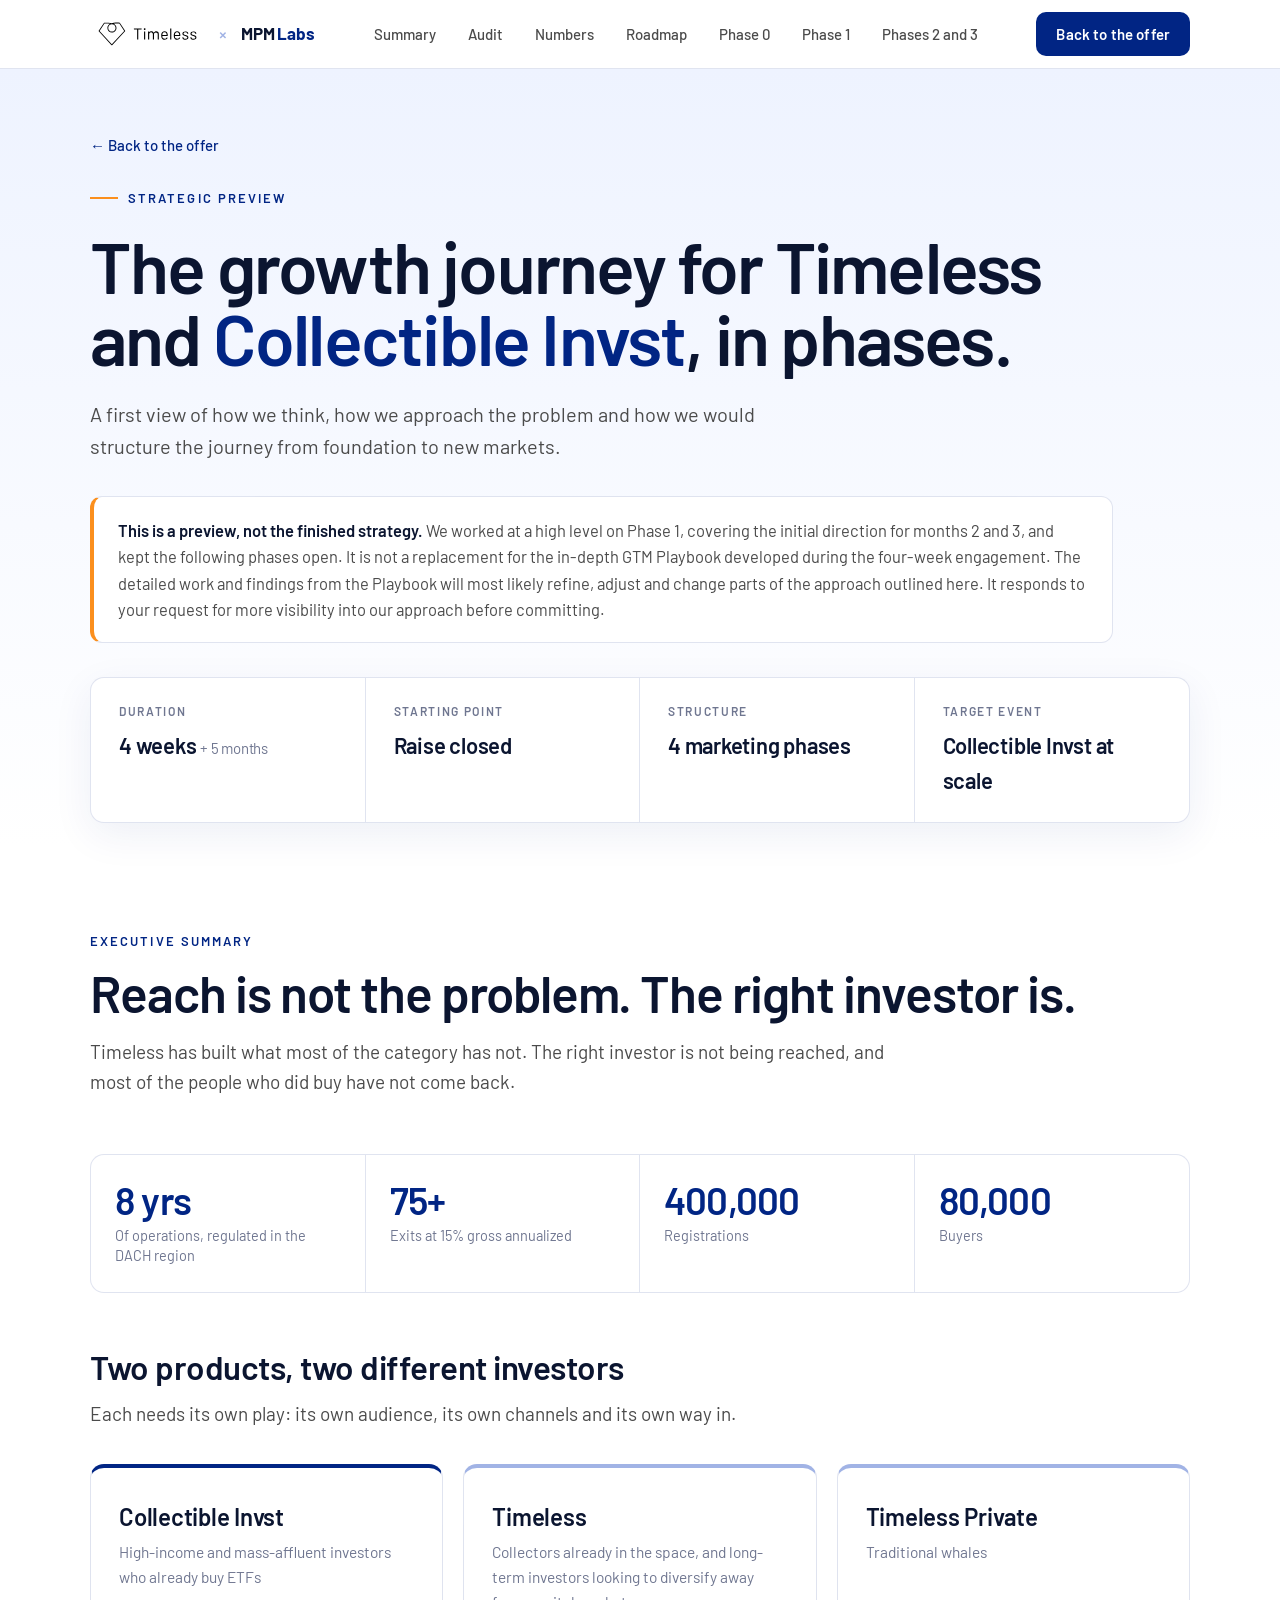
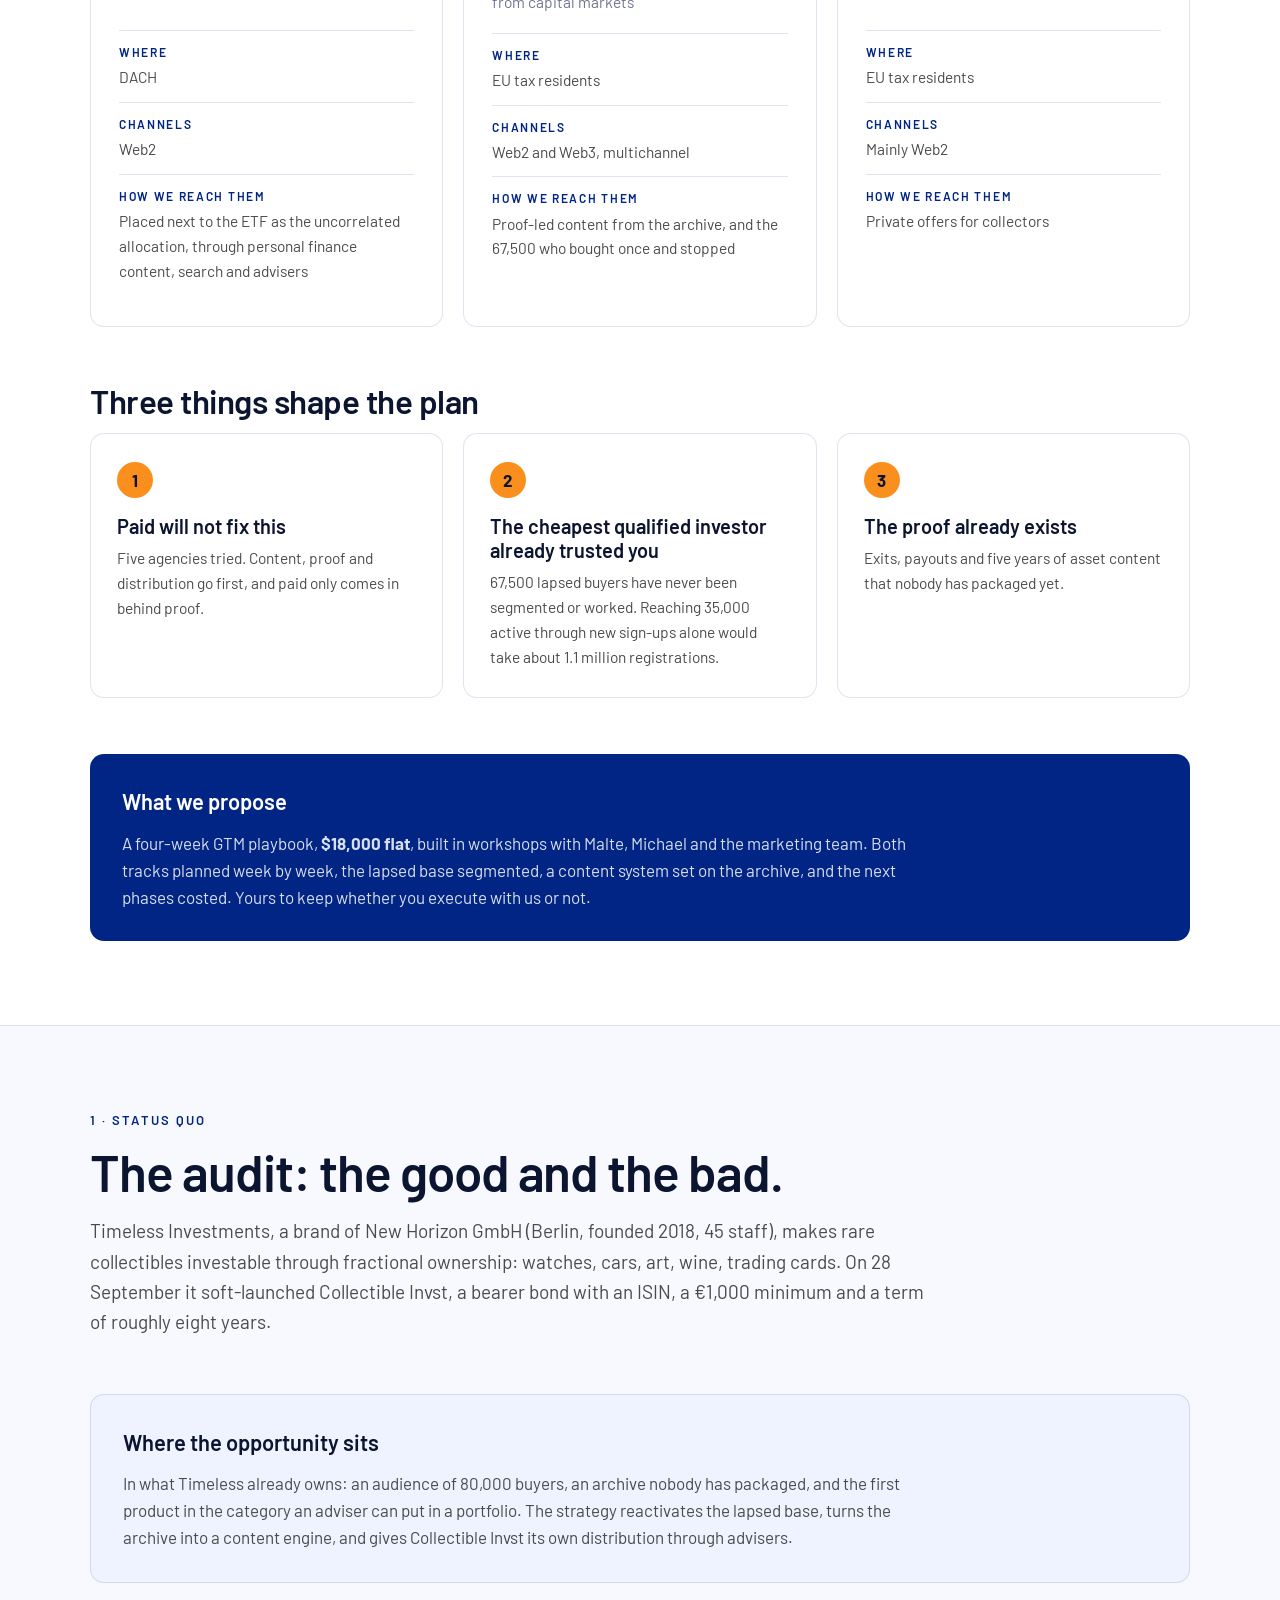
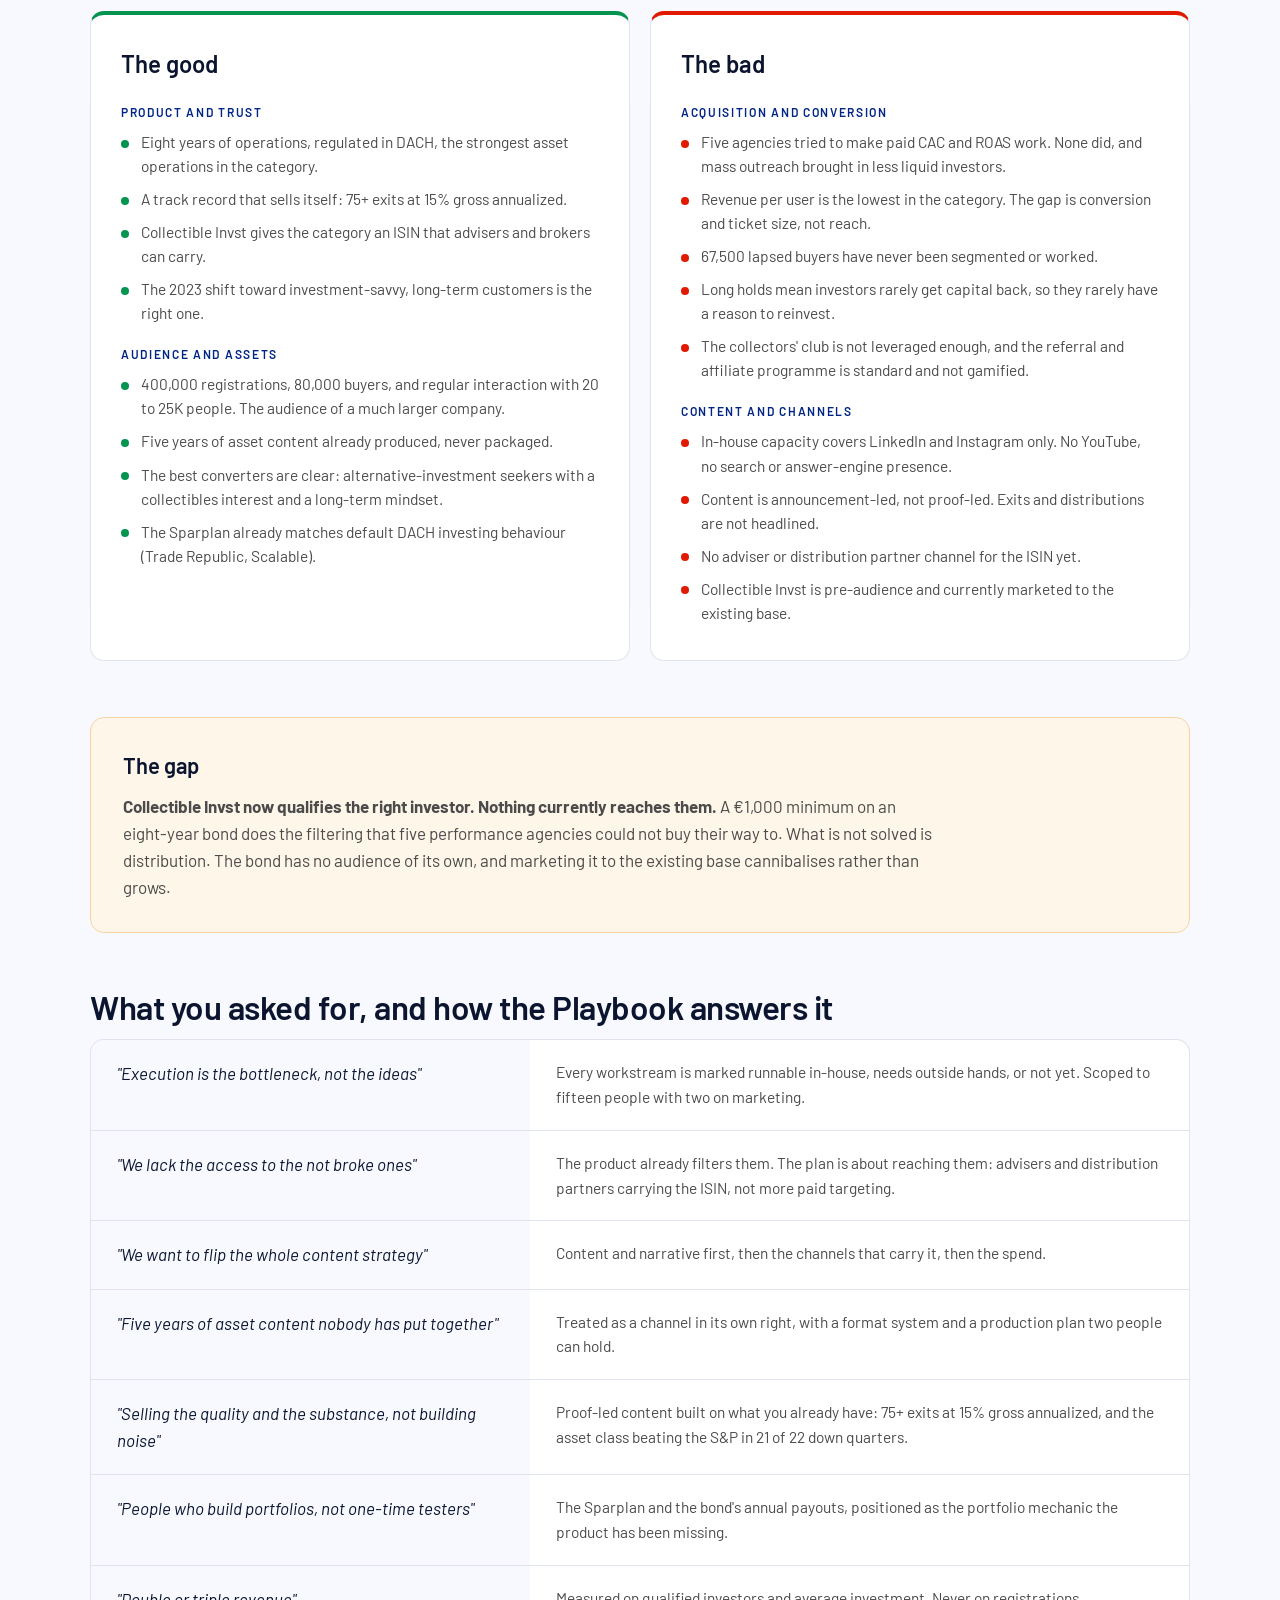
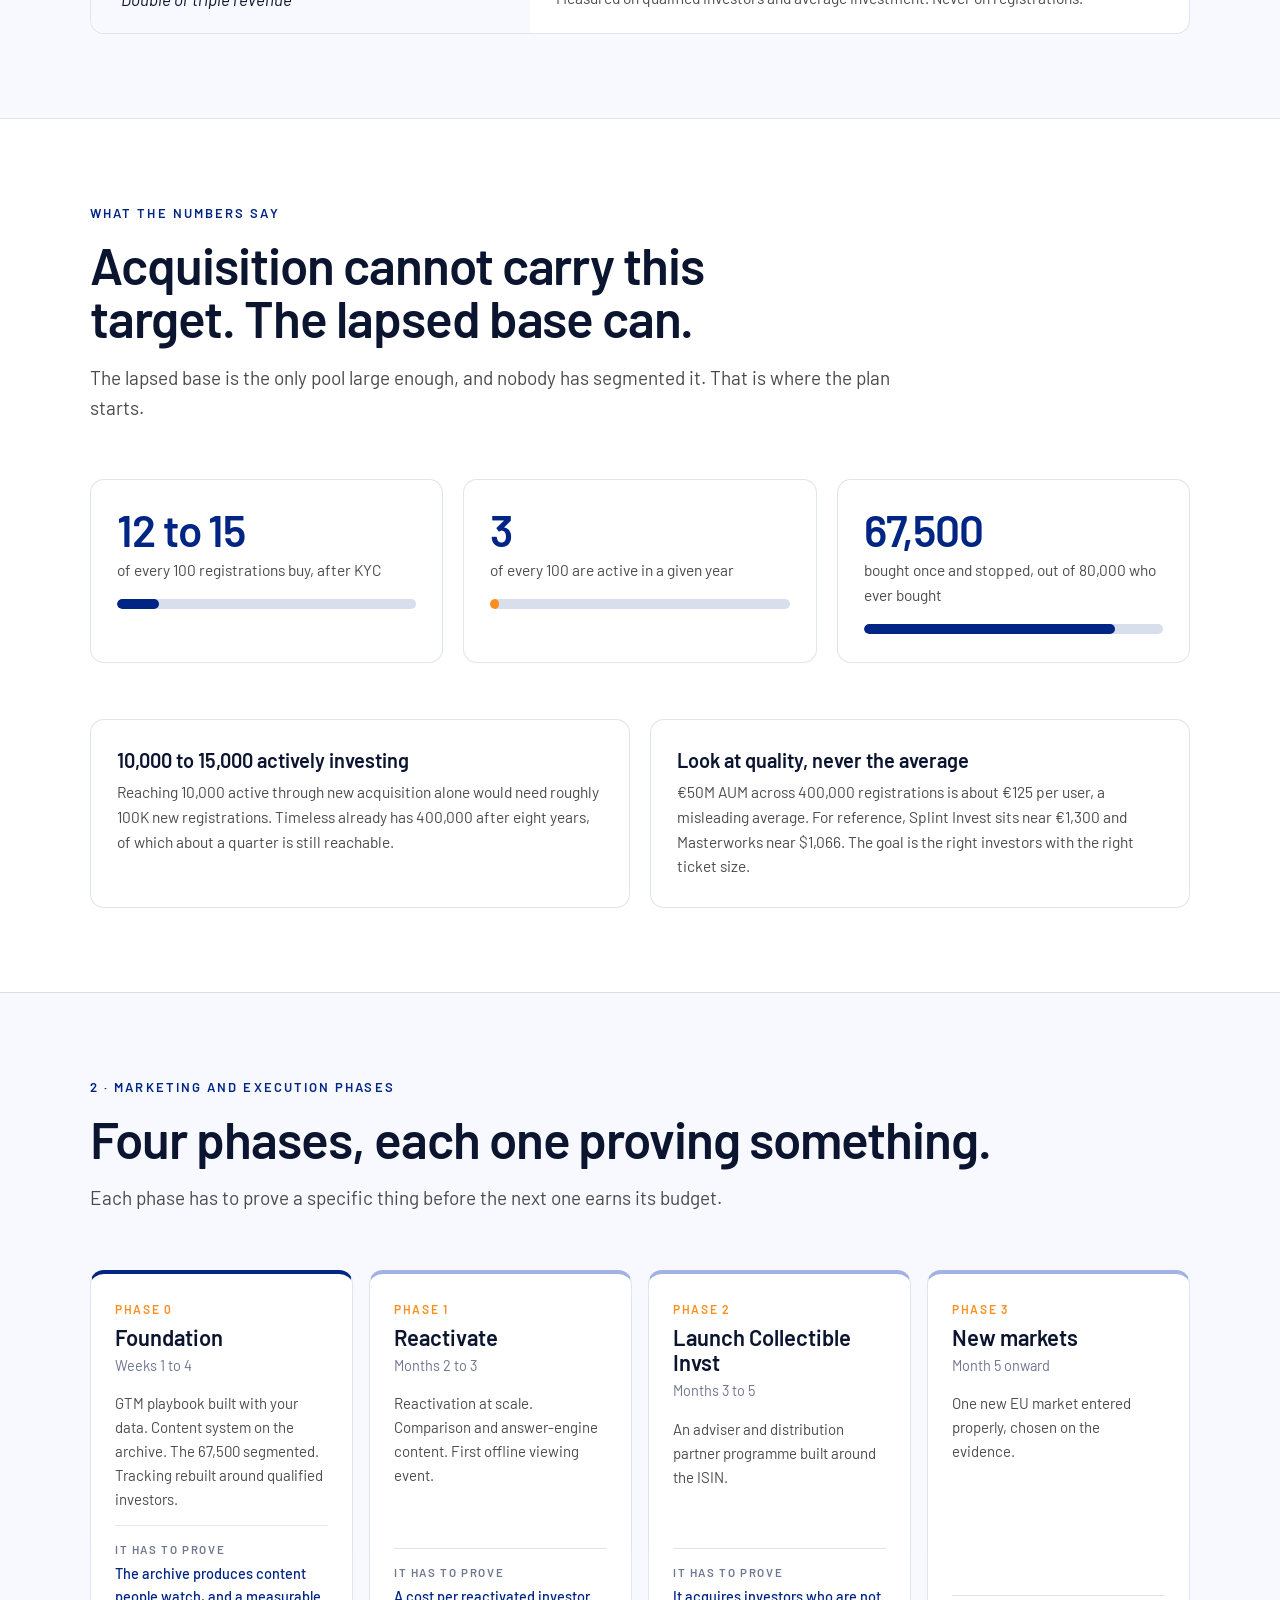
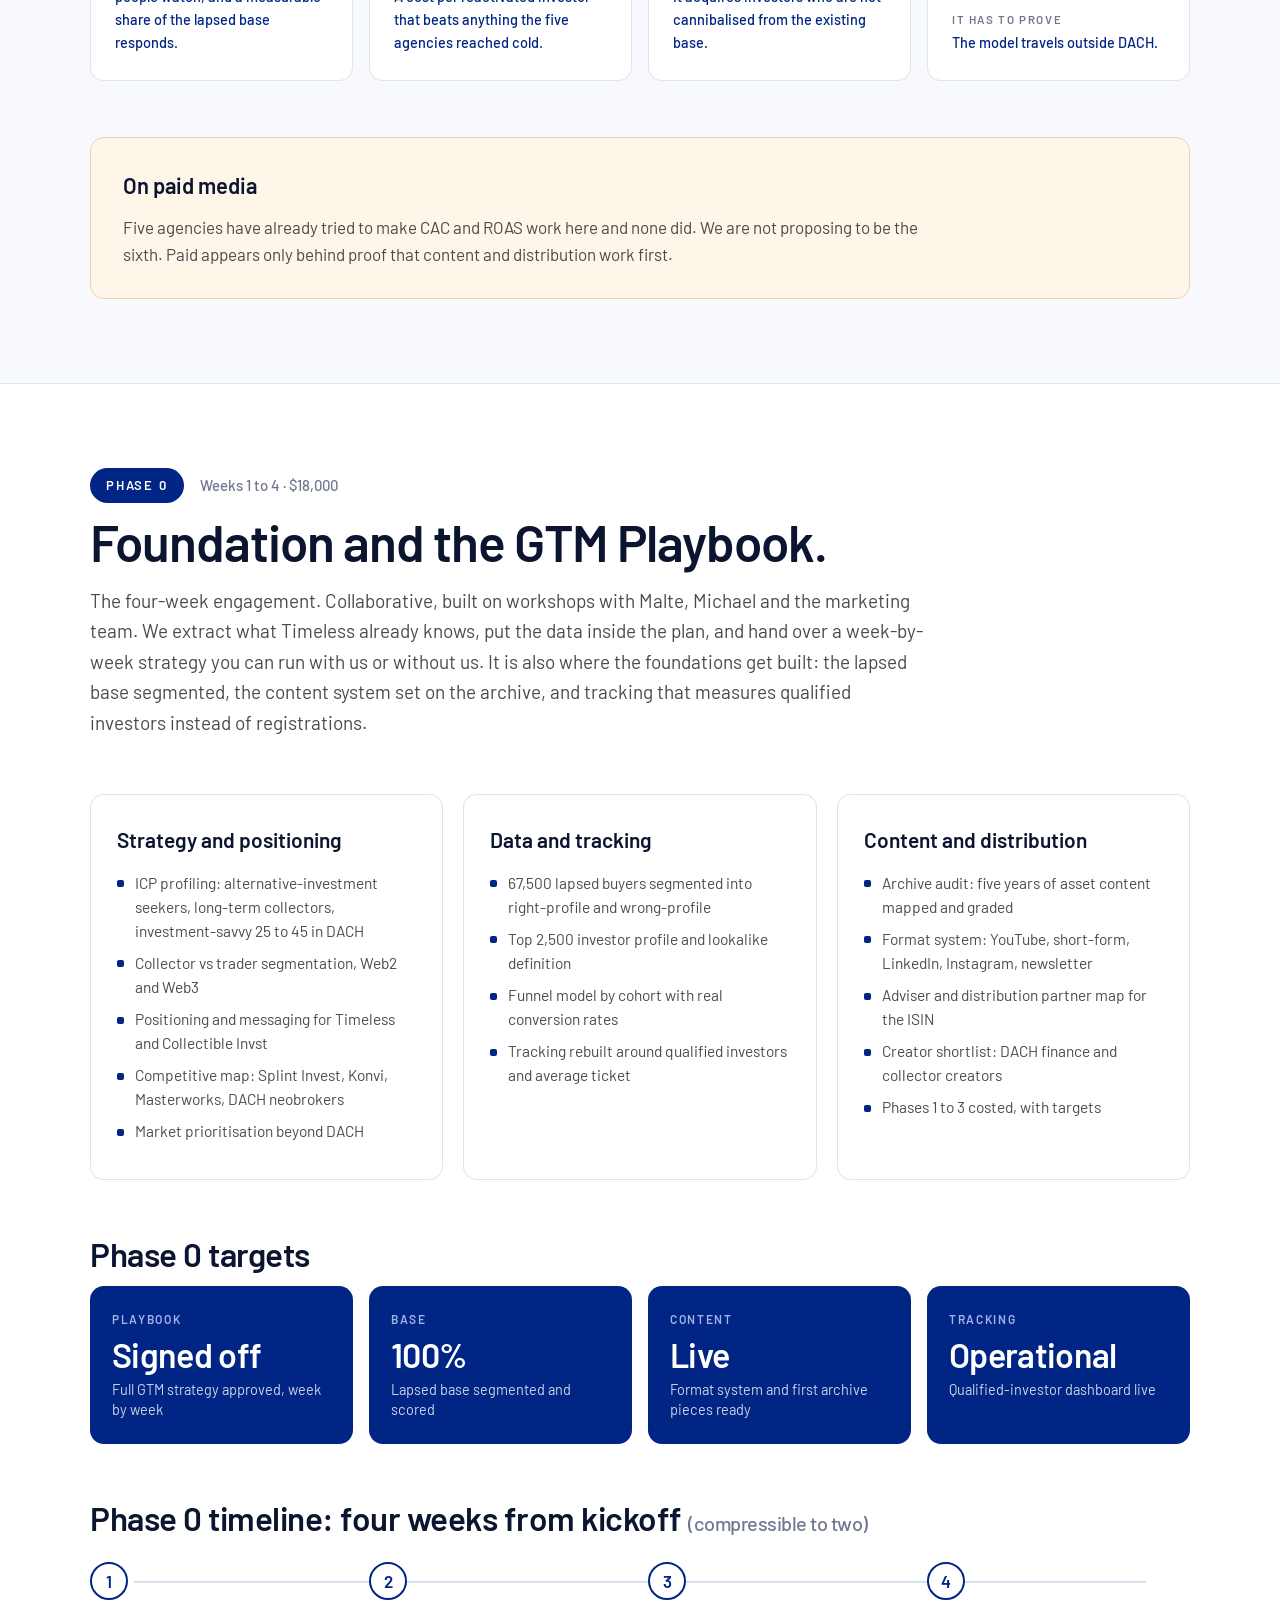
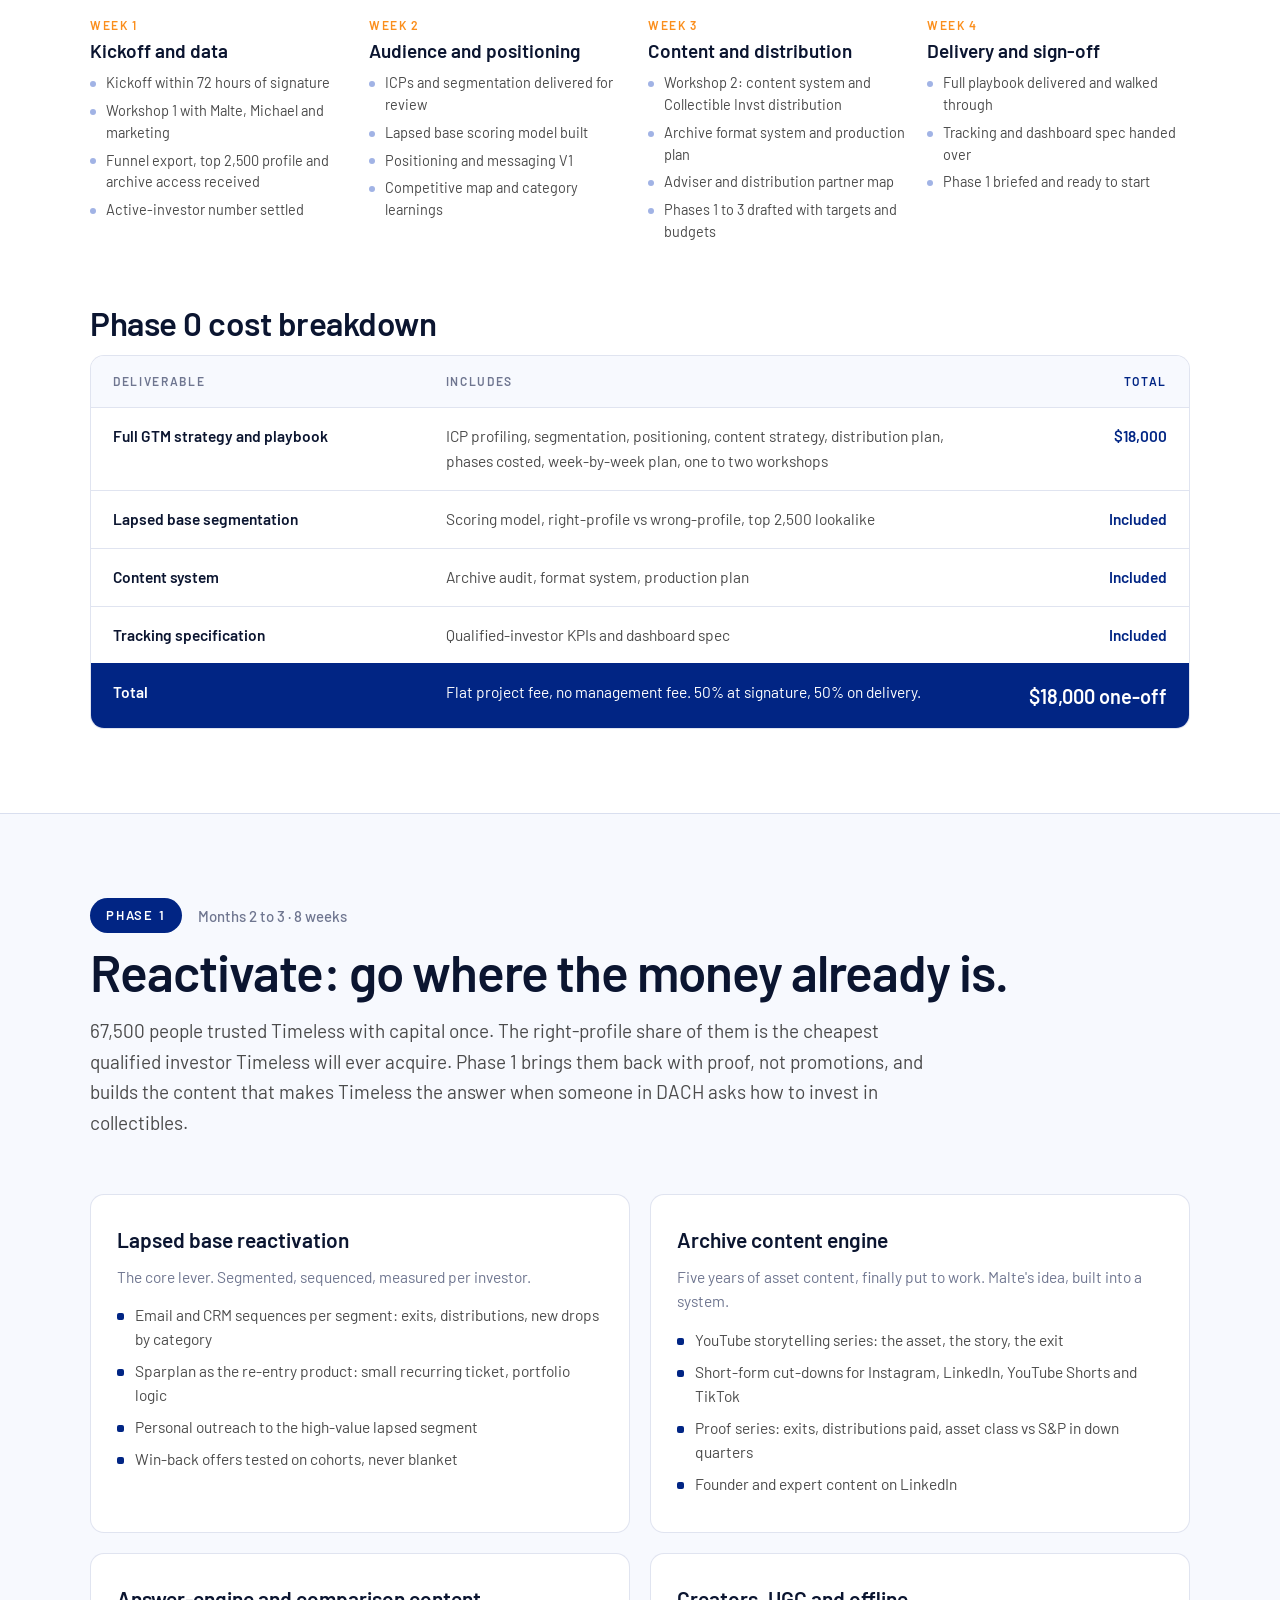
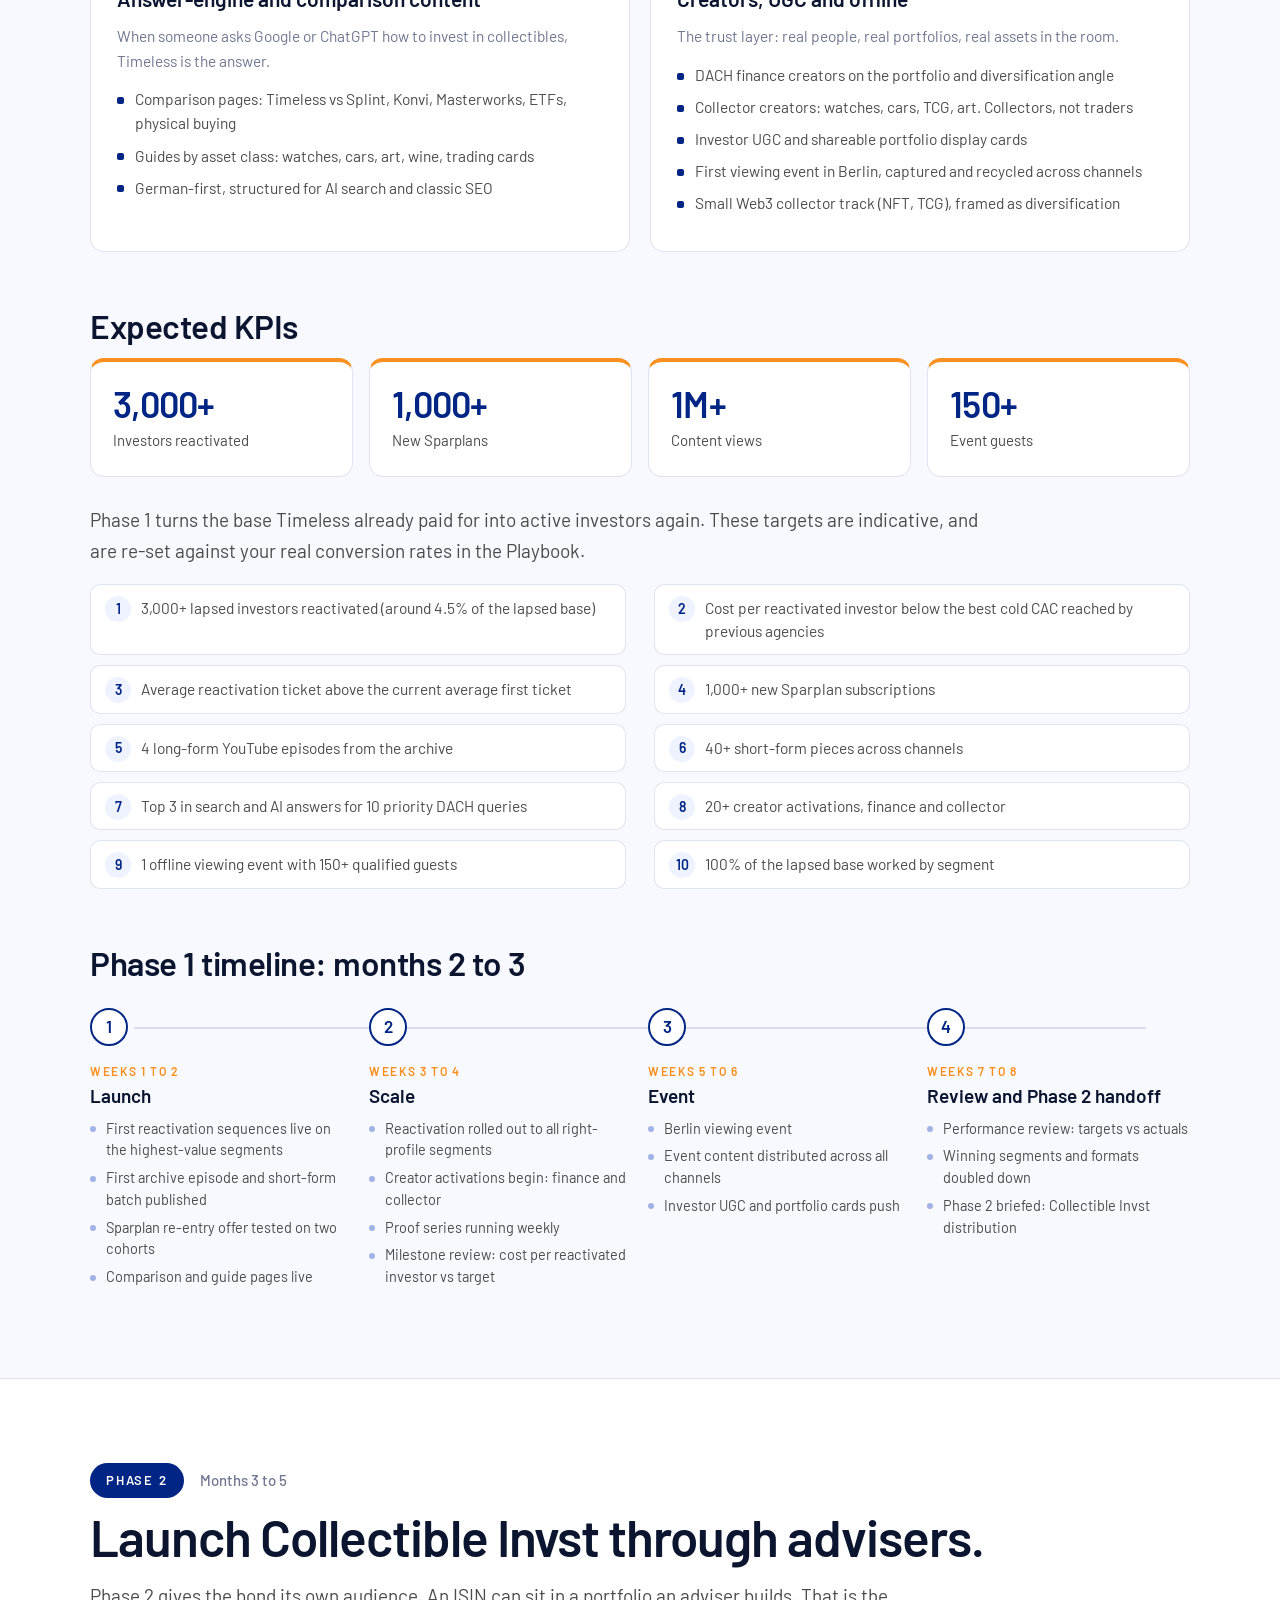
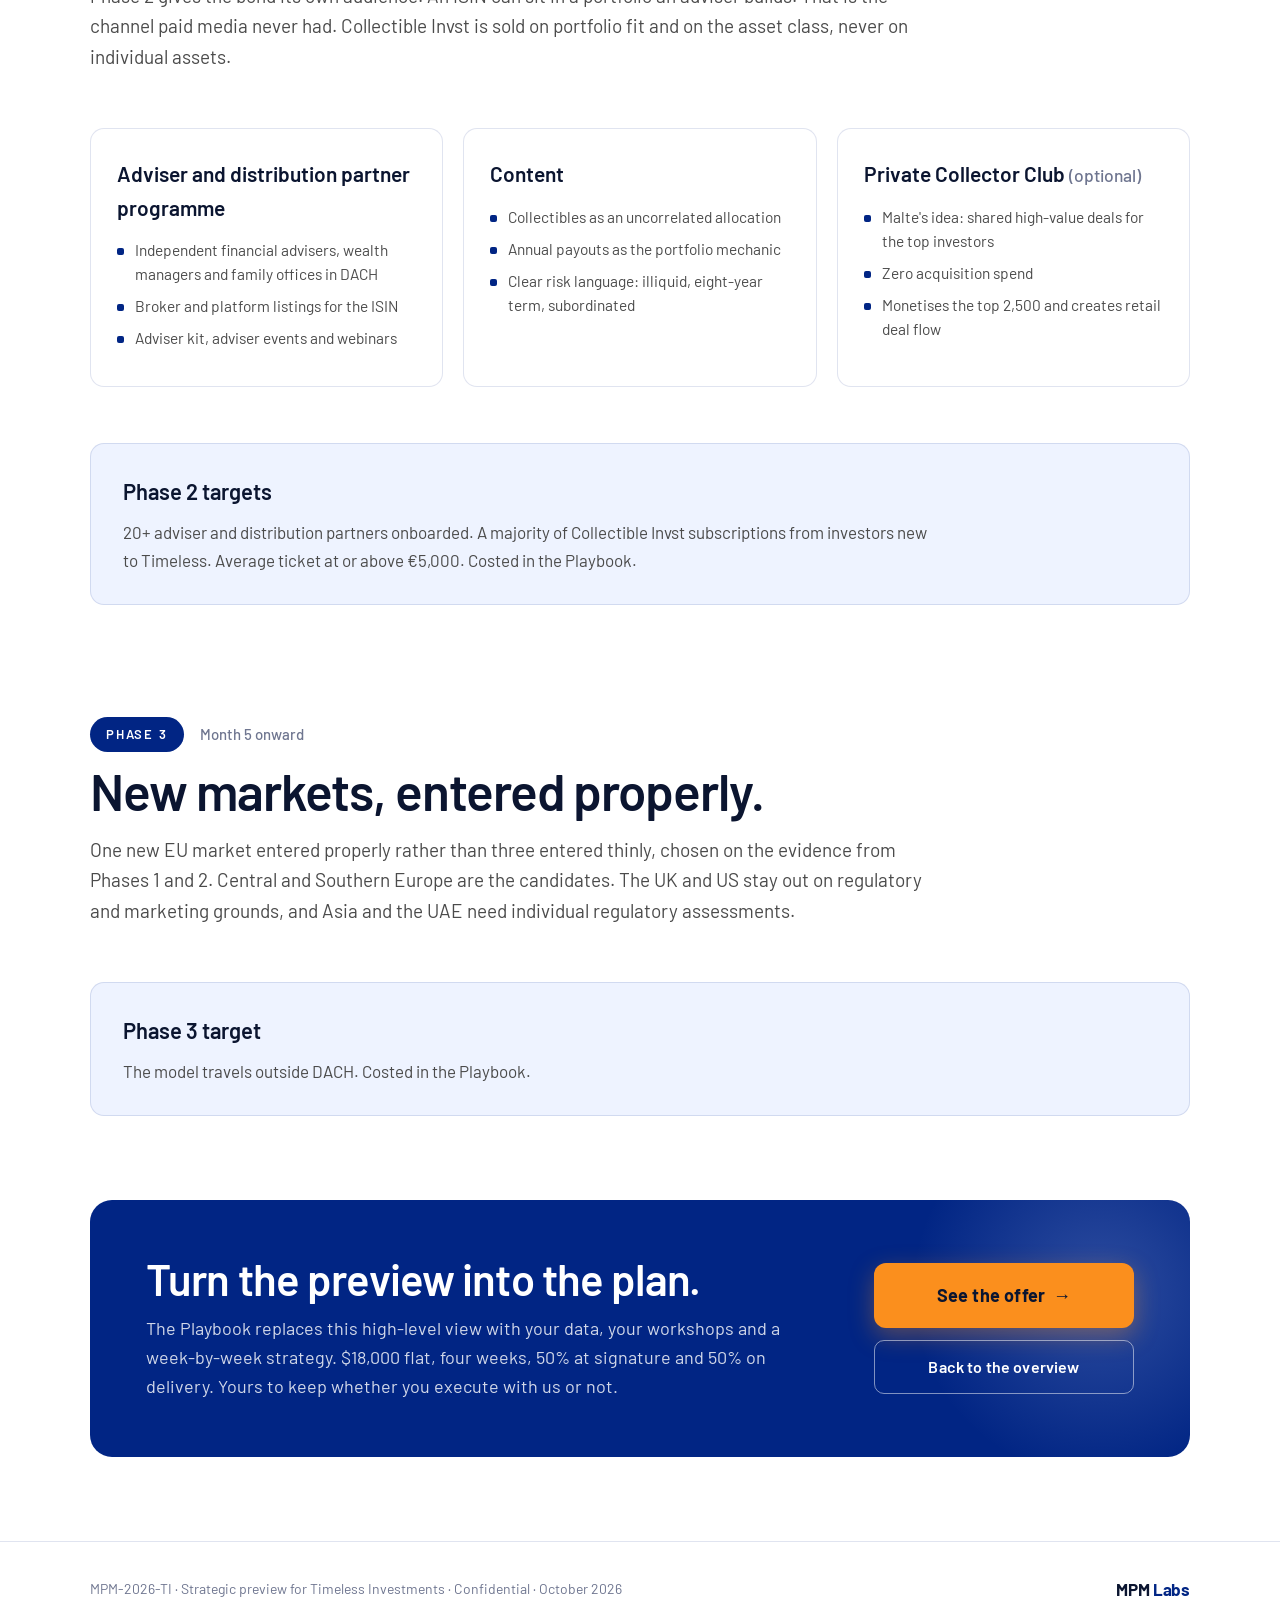
==== strategic-preview.html @ 624a8b47 "Add strategic preview page, bold CTA and phase teaser; align facts with preview Co-Authored-By: Clau" ====
<!DOCTYPE html>
<html lang="en">
<head>
<meta charset="UTF-8">
<meta name="viewport" content="width=device-width, initial-scale=1">
<title>Strategic Preview · Timeless Investments</title>
<meta name="description" content="A high-level preview of the phased growth journey for Timeless Investments and Collectible Invst, prepared by MPM Labs.">
<link rel="icon" type="image/svg+xml" href="media/timeless-icon.svg">
<link rel="preload" href="fonts/barlow-400.woff2" as="font" type="font/woff2" crossorigin>
<link rel="stylesheet" href="styles.css">
</head>
<body>
<div id="progress"></div>

<nav class="nav">
  <div class="nav-inner">
    <a class="brand" href="index.html" aria-label="Back to the offer">
      <img class="brand-logo" src="media/timeless-logo.svg" alt="Timeless">
      <span class="brand-x">×</span>
      <span class="brand-mpm">MPM <em>Labs</em></span>
    </a>
    <div class="nav-links">
      <a href="#summary">Summary</a>
      <a href="#audit">Audit</a>
      <a href="#numbers">Numbers</a>
      <a href="#roadmap">Roadmap</a>
      <a href="#phase-0">Phase 0</a>
      <a href="#phase-1">Phase 1</a>
      <a href="#phase-2">Phases 2 and 3</a>
    </div>
    <a class="btn btn-sm" href="index.html#offer">Back to the offer</a>
  </div>
</nav>

<header class="doc-hero" id="top">
  <div class="wrap">
    <a class="crumb" href="index.html">← Back to the offer</a>
    <div class="eyebrow">Strategic preview</div>
    <h1>The growth journey for Timeless and <em>Collectible Invst</em>, in phases.</h1>
    <p class="hero-sub">A first view of how we think, how we approach the problem and how we would structure the journey from foundation to new markets.</p>
    <div class="disclaimer">
      <div><b>This is a preview, not the finished strategy.</b> We worked at a high level on Phase 1, covering the initial direction for months 2 and 3, and kept the following phases open. It is not a replacement for the in-depth GTM Playbook developed during the four-week engagement. The detailed work and findings from the Playbook will most likely refine, adjust and change parts of the approach outlined here. It responds to your request for more visibility into our approach before committing.</div>
    </div>
    <div class="meta-card doc-meta">
      <div class="meta-item"><div class="meta-label">Duration</div><div class="meta-value">4 weeks <small>+ 5 months</small></div></div>
      <div class="meta-item"><div class="meta-label">Starting point</div><div class="meta-value">Raise closed</div></div>
      <div class="meta-item"><div class="meta-label">Structure</div><div class="meta-value">4 marketing phases</div></div>
      <div class="meta-item"><div class="meta-label">Target event</div><div class="meta-value">Collectible Invst at scale</div></div>
    </div>
  </div>
</header>

<main>

<!-- SUMMARY -->
<section class="doc-sec" id="summary">
  <div class="wrap">
    <div class="sec-eyebrow">Executive summary</div>
    <h2 class="sec-title">Reach is not the problem. The right investor is.</h2>
    <p class="sec-sub">Timeless has built what most of the category has not. The right investor is not being reached, and most of the people who did buy have not come back.</p>

    <div class="facts">
      <div class="f"><div class="v">8 yrs</div><div class="l">Of operations, regulated in the DACH region</div></div>
      <div class="f"><div class="v">75+</div><div class="l">Exits at 15% gross annualized</div></div>
      <div class="f"><div class="v">400,000</div><div class="l">Registrations</div></div>
      <div class="f"><div class="v">80,000</div><div class="l">Buyers</div></div>
    </div>

    <div class="divider"></div>
    <h3 class="sub-title">Two products, two different investors</h3>
    <p class="lead">Each needs its own play: its own audience, its own channels and its own way in.</p>
    <div class="grid-3">
      <div class="prod hl">
        <div class="prod-name">Collectible Invst</div>
        <div class="prod-who">High-income and mass-affluent investors who already buy ETFs</div>
        <div class="kv"><b>Where</b>DACH</div>
        <div class="kv"><b>Channels</b>Web2</div>
        <div class="kv"><b>How we reach them</b>Placed next to the ETF as the uncorrelated allocation, through personal finance content, search and advisers</div>
      </div>
      <div class="prod">
        <div class="prod-name">Timeless</div>
        <div class="prod-who">Collectors already in the space, and long-term investors looking to diversify away from capital markets</div>
        <div class="kv"><b>Where</b>EU tax residents</div>
        <div class="kv"><b>Channels</b>Web2 and Web3, multichannel</div>
        <div class="kv"><b>How we reach them</b>Proof-led content from the archive, and the 67,500 who bought once and stopped</div>
      </div>
      <div class="prod">
        <div class="prod-name">Timeless Private</div>
        <div class="prod-who">Traditional whales</div>
        <div class="kv"><b>Where</b>EU tax residents</div>
        <div class="kv"><b>Channels</b>Mainly Web2</div>
        <div class="kv"><b>How we reach them</b>Private offers for collectors</div>
      </div>
    </div>

    <div class="divider"></div>
    <h3 class="sub-title">Three things shape the plan</h3>
    <div class="grid-3">
      <div class="num-card"><div class="big">1</div><h3>Paid will not fix this</h3><p>Five agencies tried. Content, proof and distribution go first, and paid only comes in behind proof.</p></div>
      <div class="num-card"><div class="big">2</div><h3>The cheapest qualified investor already trusted you</h3><p>67,500 lapsed buyers have never been segmented or worked. Reaching 35,000 active through new sign-ups alone would take about 1.1 million registrations.</p></div>
      <div class="num-card"><div class="big">3</div><h3>The proof already exists</h3><p>Exits, payouts and five years of asset content that nobody has packaged yet.</p></div>
    </div>

    <div class="divider"></div>
    <div class="callout">
      <h3>What we propose</h3>
      <p>A four-week GTM playbook, <b>$18,000 flat</b>, built in workshops with Malte, Michael and the marketing team. Both tracks planned week by week, the lapsed base segmented, a content system set on the archive, and the next phases costed. Yours to keep whether you execute with us or not.</p>
    </div>
  </div>
</section>

<!-- STATUS QUO -->
<section class="doc-sec tint" id="audit">
  <div class="wrap">
    <div class="sec-eyebrow">1 · Status quo</div>
    <h2 class="sec-title">The audit: the good and the bad.</h2>
    <p class="sec-sub">Timeless Investments, a brand of New Horizon GmbH (Berlin, founded 2018, 45 staff), makes rare collectibles investable through fractional ownership: watches, cars, art, wine, trading cards. On 28 September it soft-launched Collectible Invst, a bearer bond with an ISIN, a €1,000 minimum and a term of roughly eight years.</p>

    <div class="callout soft" style="margin-bottom:28px">
      <h3>Where the opportunity sits</h3>
      <p>In what Timeless already owns: an audience of 80,000 buyers, an archive nobody has packaged, and the first product in the category an adviser can put in a portfolio. The strategy reactivates the lapsed base, turns the archive into a content engine, and gives Collectible Invst its own distribution through advisers.</p>
    </div>

    <div class="grid-2">
      <div class="audit good">
        <h3>The good</h3>
        <h4>Product and trust</h4>
        <ul>
          <li>Eight years of operations, regulated in DACH, the strongest asset operations in the category.</li>
          <li>A track record that sells itself: 75+ exits at 15% gross annualized.</li>
          <li>Collectible Invst gives the category an ISIN that advisers and brokers can carry.</li>
          <li>The 2023 shift toward investment-savvy, long-term customers is the right one.</li>
        </ul>
        <h4>Audience and assets</h4>
        <ul>
          <li>400,000 registrations, 80,000 buyers, and regular interaction with 20 to 25K people. The audience of a much larger company.</li>
          <li>Five years of asset content already produced, never packaged.</li>
          <li>The best converters are clear: alternative-investment seekers with a collectibles interest and a long-term mindset.</li>
          <li>The Sparplan already matches default DACH investing behaviour (Trade Republic, Scalable).</li>
        </ul>
      </div>
      <div class="audit bad">
        <h3>The bad</h3>
        <h4>Acquisition and conversion</h4>
        <ul>
          <li>Five agencies tried to make paid CAC and ROAS work. None did, and mass outreach brought in less liquid investors.</li>
          <li>Revenue per user is the lowest in the category. The gap is conversion and ticket size, not reach.</li>
          <li>67,500 lapsed buyers have never been segmented or worked.</li>
          <li>Long holds mean investors rarely get capital back, so they rarely have a reason to reinvest.</li>
          <li>The collectors' club is not leveraged enough, and the referral and affiliate programme is standard and not gamified.</li>
        </ul>
        <h4>Content and channels</h4>
        <ul>
          <li>In-house capacity covers LinkedIn and Instagram only. No YouTube, no search or answer-engine presence.</li>
          <li>Content is announcement-led, not proof-led. Exits and distributions are not headlined.</li>
          <li>No adviser or distribution partner channel for the ISIN yet.</li>
          <li>Collectible Invst is pre-audience and currently marketed to the existing base.</li>
        </ul>
      </div>
    </div>

    <div class="divider"></div>
    <div class="callout warn">
      <h3>The gap</h3>
      <p><b>Collectible Invst now qualifies the right investor. Nothing currently reaches them.</b> A €1,000 minimum on an eight-year bond does the filtering that five performance agencies could not buy their way to. What is not solved is distribution. The bond has no audience of its own, and marketing it to the existing base cannibalises rather than grows.</p>
    </div>

    <div class="divider"></div>
    <h3 class="sub-title">What you asked for, and how the Playbook answers it</h3>
    <div class="qa">
      <div class="qa-row"><div class="qa-q">"Execution is the bottleneck, not the ideas"</div><div class="qa-a">Every workstream is marked runnable in-house, needs outside hands, or not yet. Scoped to fifteen people with two on marketing.</div></div>
      <div class="qa-row"><div class="qa-q">"We lack the access to the not broke ones"</div><div class="qa-a">The product already filters them. The plan is about reaching them: advisers and distribution partners carrying the ISIN, not more paid targeting.</div></div>
      <div class="qa-row"><div class="qa-q">"We want to flip the whole content strategy"</div><div class="qa-a">Content and narrative first, then the channels that carry it, then the spend.</div></div>
      <div class="qa-row"><div class="qa-q">"Five years of asset content nobody has put together"</div><div class="qa-a">Treated as a channel in its own right, with a format system and a production plan two people can hold.</div></div>
      <div class="qa-row"><div class="qa-q">"Selling the quality and the substance, not building noise"</div><div class="qa-a">Proof-led content built on what you already have: 75+ exits at 15% gross annualized, and the asset class beating the S&amp;P in 21 of 22 down quarters.</div></div>
      <div class="qa-row"><div class="qa-q">"People who build portfolios, not one-time testers"</div><div class="qa-a">The Sparplan and the bond's annual payouts, positioned as the portfolio mechanic the product has been missing.</div></div>
      <div class="qa-row"><div class="qa-q">"Double or triple revenue"</div><div class="qa-a">Measured on qualified investors and average investment. Never on registrations.</div></div>
    </div>
  </div>
</section>

<!-- NUMBERS -->
<section class="doc-sec" id="numbers">
  <div class="wrap">
    <div class="sec-eyebrow">What the numbers say</div>
    <h2 class="sec-title">Acquisition cannot carry this target. The lapsed base can.</h2>
    <p class="sec-sub">The lapsed base is the only pool large enough, and nobody has segmented it. That is where the plan starts.</p>

    <div class="funnel">
      <div class="fun"><div class="v">12 to 15</div><div class="l">of every 100 registrations buy, after KYC</div><div class="bar"><i style="width:14%"></i></div></div>
      <div class="fun"><div class="v">3</div><div class="l">of every 100 are active in a given year</div><div class="bar o"><i style="width:3%"></i></div></div>
      <div class="fun"><div class="v">67,500</div><div class="l">bought once and stopped, out of 80,000 who ever bought</div><div class="bar"><i style="width:84%"></i></div></div>
    </div>

    <div class="divider"></div>
    <div class="grid-2">
      <div class="num-card"><h3>10,000 to 15,000 actively investing</h3><p>Reaching 10,000 active through new acquisition alone would need roughly 100K new registrations. Timeless already has 400,000 after eight years, of which about a quarter is still reachable.</p></div>
      <div class="num-card"><h3>Look at quality, never the average</h3><p>€50M AUM across 400,000 registrations is about €125 per user, a misleading average. For reference, Splint Invest sits near €1,300 and Masterworks near $1,066. The goal is the right investors with the right ticket size.</p></div>
    </div>
  </div>
</section>

<!-- ROADMAP -->
<section class="doc-sec tint" id="roadmap">
  <div class="wrap">
    <div class="sec-eyebrow">2 · Marketing and execution phases</div>
    <h2 class="sec-title">Four phases, each one proving something.</h2>
    <p class="sec-sub">Each phase has to prove a specific thing before the next one earns its budget.</p>

    <div class="phases">
      <div class="phase">
        <div class="phase-n">Phase 0</div><div class="phase-t">Foundation</div><div class="phase-w">Weeks 1 to 4</div>
        <p>GTM playbook built with your data. Content system on the archive. The 67,500 segmented. Tracking rebuilt around qualified investors.</p>
        <div class="prove"><b>It has to prove</b>The archive produces content people watch, and a measurable share of the lapsed base responds.</div>
      </div>
      <div class="phase">
        <div class="phase-n">Phase 1</div><div class="phase-t">Reactivate</div><div class="phase-w">Months 2 to 3</div>
        <p>Reactivation at scale. Comparison and answer-engine content. First offline viewing event.</p>
        <div class="prove"><b>It has to prove</b>A cost per reactivated investor that beats anything the five agencies reached cold.</div>
      </div>
      <div class="phase">
        <div class="phase-n">Phase 2</div><div class="phase-t">Launch Collectible Invst</div><div class="phase-w">Months 3 to 5</div>
        <p>An adviser and distribution partner programme built around the ISIN.</p>
        <div class="prove"><b>It has to prove</b>It acquires investors who are not cannibalised from the existing base.</div>
      </div>
      <div class="phase">
        <div class="phase-n">Phase 3</div><div class="phase-t">New markets</div><div class="phase-w">Month 5 onward</div>
        <p>One new EU market entered properly, chosen on the evidence.</p>
        <div class="prove"><b>It has to prove</b>The model travels outside DACH.</div>
      </div>
    </div>

    <div class="divider"></div>
    <div class="callout warn">
      <h3>On paid media</h3>
      <p>Five agencies have already tried to make CAC and ROAS work here and none did. We are not proposing to be the sixth. Paid appears only behind proof that content and distribution work first.</p>
    </div>
  </div>
</section>

<!-- PHASE 0 -->
<section class="doc-sec" id="phase-0">
  <div class="wrap">
    <div class="ph-head"><span class="ph-badge">Phase 0</span><span class="ph-when">Weeks 1 to 4 · $18,000</span></div>
    <h2 class="sec-title">Foundation and the GTM Playbook.</h2>
    <p class="sec-sub">The four-week engagement. Collaborative, built on workshops with Malte, Michael and the marketing team. We extract what Timeless already knows, put the data inside the plan, and hand over a week-by-week strategy you can run with us or without us. It is also where the foundations get built: the lapsed base segmented, the content system set on the archive, and tracking that measures qualified investors instead of registrations.</p>

    <div class="grid-3">
      <div class="ws"><h3>Strategy and positioning</h3><ul>
        <li>ICP profiling: alternative-investment seekers, long-term collectors, investment-savvy 25 to 45 in DACH</li>
        <li>Collector vs trader segmentation, Web2 and Web3</li>
        <li>Positioning and messaging for Timeless and Collectible Invst</li>
        <li>Competitive map: Splint Invest, Konvi, Masterworks, DACH neobrokers</li>
        <li>Market prioritisation beyond DACH</li></ul></div>
      <div class="ws"><h3>Data and tracking</h3><ul>
        <li>67,500 lapsed buyers segmented into right-profile and wrong-profile</li>
        <li>Top 2,500 investor profile and lookalike definition</li>
        <li>Funnel model by cohort with real conversion rates</li>
        <li>Tracking rebuilt around qualified investors and average ticket</li></ul></div>
      <div class="ws"><h3>Content and distribution</h3><ul>
        <li>Archive audit: five years of asset content mapped and graded</li>
        <li>Format system: YouTube, short-form, LinkedIn, Instagram, newsletter</li>
        <li>Adviser and distribution partner map for the ISIN</li>
        <li>Creator shortlist: DACH finance and collector creators</li>
        <li>Phases 1 to 3 costed, with targets</li></ul></div>
    </div>

    <div class="divider"></div>
    <h3 class="sub-title">Phase 0 targets</h3>
    <div class="tiles">
      <div class="tile"><div class="k">Playbook</div><div class="v">Signed off</div><div class="d">Full GTM strategy approved, week by week</div></div>
      <div class="tile"><div class="k">Base</div><div class="v">100%</div><div class="d">Lapsed base segmented and scored</div></div>
      <div class="tile"><div class="k">Content</div><div class="v">Live</div><div class="d">Format system and first archive pieces ready</div></div>
      <div class="tile"><div class="k">Tracking</div><div class="v">Operational</div><div class="d">Qualified-investor dashboard live</div></div>
    </div>

    <div class="divider"></div>
    <h3 class="sub-title">Phase 0 timeline: four weeks from kickoff <small style="font-size:.6em;color:var(--muted);font-weight:500">(compressible to two)</small></h3>
    <div class="tl" style="margin-top:26px">
      <div class="tl-i"><div class="tl-dot">1</div><div class="tl-t">Week 1</div><div class="tl-h">Kickoff and data</div><ul>
        <li>Kickoff within 72 hours of signature</li><li>Workshop 1 with Malte, Michael and marketing</li><li>Funnel export, top 2,500 profile and archive access received</li><li>Active-investor number settled</li></ul></div>
      <div class="tl-i"><div class="tl-dot">2</div><div class="tl-t">Week 2</div><div class="tl-h">Audience and positioning</div><ul>
        <li>ICPs and segmentation delivered for review</li><li>Lapsed base scoring model built</li><li>Positioning and messaging V1</li><li>Competitive map and category learnings</li></ul></div>
      <div class="tl-i"><div class="tl-dot">3</div><div class="tl-t">Week 3</div><div class="tl-h">Content and distribution</div><ul>
        <li>Workshop 2: content system and Collectible Invst distribution</li><li>Archive format system and production plan</li><li>Adviser and distribution partner map</li><li>Phases 1 to 3 drafted with targets and budgets</li></ul></div>
      <div class="tl-i"><div class="tl-dot">4</div><div class="tl-t">Week 4</div><div class="tl-h">Delivery and sign-off</div><ul>
        <li>Full playbook delivered and walked through</li><li>Tracking and dashboard spec handed over</li><li>Phase 1 briefed and ready to start</li></ul></div>
    </div>

    <div class="divider"></div>
    <h3 class="sub-title">Phase 0 cost breakdown</h3>
    <div class="cost">
      <div class="cost-row h"><div>Deliverable</div><div>Includes</div><div class="t">Total</div></div>
      <div class="cost-row"><div><b>Full GTM strategy and playbook</b></div><div>ICP profiling, segmentation, positioning, content strategy, distribution plan, phases costed, week-by-week plan, one to two workshops</div><div class="t">$18,000</div></div>
      <div class="cost-row"><div><b>Lapsed base segmentation</b></div><div>Scoring model, right-profile vs wrong-profile, top 2,500 lookalike</div><div class="t">Included</div></div>
      <div class="cost-row"><div><b>Content system</b></div><div>Archive audit, format system, production plan</div><div class="t">Included</div></div>
      <div class="cost-row"><div><b>Tracking specification</b></div><div>Qualified-investor KPIs and dashboard spec</div><div class="t">Included</div></div>
      <div class="cost-row total"><div><b>Total</b></div><div>Flat project fee, no management fee. 50% at signature, 50% on delivery.</div><div class="t">$18,000 one-off</div></div>
    </div>
  </div>
</section>

<!-- PHASE 1 -->
<section class="doc-sec tint" id="phase-1">
  <div class="wrap">
    <div class="ph-head"><span class="ph-badge">Phase 1</span><span class="ph-when">Months 2 to 3 · 8 weeks</span></div>
    <h2 class="sec-title">Reactivate: go where the money already is.</h2>
    <p class="sec-sub">67,500 people trusted Timeless with capital once. The right-profile share of them is the cheapest qualified investor Timeless will ever acquire. Phase 1 brings them back with proof, not promotions, and builds the content that makes Timeless the answer when someone in DACH asks how to invest in collectibles.</p>

    <div class="grid-2">
      <div class="ws"><h3>Lapsed base reactivation</h3><p class="sub">The core lever. Segmented, sequenced, measured per investor.</p><ul>
        <li>Email and CRM sequences per segment: exits, distributions, new drops by category</li>
        <li>Sparplan as the re-entry product: small recurring ticket, portfolio logic</li>
        <li>Personal outreach to the high-value lapsed segment</li>
        <li>Win-back offers tested on cohorts, never blanket</li></ul></div>
      <div class="ws"><h3>Archive content engine</h3><p class="sub">Five years of asset content, finally put to work. Malte's idea, built into a system.</p><ul>
        <li>YouTube storytelling series: the asset, the story, the exit</li>
        <li>Short-form cut-downs for Instagram, LinkedIn, YouTube Shorts and TikTok</li>
        <li>Proof series: exits, distributions paid, asset class vs S&amp;P in down quarters</li>
        <li>Founder and expert content on LinkedIn</li></ul></div>
      <div class="ws"><h3>Answer-engine and comparison content</h3><p class="sub">When someone asks Google or ChatGPT how to invest in collectibles, Timeless is the answer.</p><ul>
        <li>Comparison pages: Timeless vs Splint, Konvi, Masterworks, ETFs, physical buying</li>
        <li>Guides by asset class: watches, cars, art, wine, trading cards</li>
        <li>German-first, structured for AI search and classic SEO</li></ul></div>
      <div class="ws"><h3>Creators, UGC and offline</h3><p class="sub">The trust layer: real people, real portfolios, real assets in the room.</p><ul>
        <li>DACH finance creators on the portfolio and diversification angle</li>
        <li>Collector creators: watches, cars, TCG, art. Collectors, not traders</li>
        <li>Investor UGC and shareable portfolio display cards</li>
        <li>First viewing event in Berlin, captured and recycled across channels</li>
        <li>Small Web3 collector track (NFT, TCG), framed as diversification</li></ul></div>
    </div>

    <div class="divider"></div>
    <h3 class="sub-title">Expected KPIs</h3>
    <div class="kpis">
      <div class="kpi"><div class="v">3,000+</div><div class="l">Investors reactivated</div></div>
      <div class="kpi"><div class="v">1,000+</div><div class="l">New Sparplans</div></div>
      <div class="kpi"><div class="v">1M+</div><div class="l">Content views</div></div>
      <div class="kpi"><div class="v">150+</div><div class="l">Event guests</div></div>
    </div>
    <p class="lead" style="margin-bottom:18px">Phase 1 turns the base Timeless already paid for into active investors again. These targets are indicative, and are re-set against your real conversion rates in the Playbook.</p>
    <ol class="ol">
      <li>3,000+ lapsed investors reactivated (around 4.5% of the lapsed base)</li>
      <li>Cost per reactivated investor below the best cold CAC reached by previous agencies</li>
      <li>Average reactivation ticket above the current average first ticket</li>
      <li>1,000+ new Sparplan subscriptions</li>
      <li>4 long-form YouTube episodes from the archive</li>
      <li>40+ short-form pieces across channels</li>
      <li>Top 3 in search and AI answers for 10 priority DACH queries</li>
      <li>20+ creator activations, finance and collector</li>
      <li>1 offline viewing event with 150+ qualified guests</li>
      <li>100% of the lapsed base worked by segment</li>
    </ol>

    <div class="divider"></div>
    <h3 class="sub-title">Phase 1 timeline: months 2 to 3</h3>
    <div class="tl" style="margin-top:26px">
      <div class="tl-i"><div class="tl-dot">1</div><div class="tl-t">Weeks 1 to 2</div><div class="tl-h">Launch</div><ul>
        <li>First reactivation sequences live on the highest-value segments</li><li>First archive episode and short-form batch published</li><li>Sparplan re-entry offer tested on two cohorts</li><li>Comparison and guide pages live</li></ul></div>
      <div class="tl-i"><div class="tl-dot">2</div><div class="tl-t">Weeks 3 to 4</div><div class="tl-h">Scale</div><ul>
        <li>Reactivation rolled out to all right-profile segments</li><li>Creator activations begin: finance and collector</li><li>Proof series running weekly</li><li>Milestone review: cost per reactivated investor vs target</li></ul></div>
      <div class="tl-i"><div class="tl-dot">3</div><div class="tl-t">Weeks 5 to 6</div><div class="tl-h">Event</div><ul>
        <li>Berlin viewing event</li><li>Event content distributed across all channels</li><li>Investor UGC and portfolio cards push</li></ul></div>
      <div class="tl-i"><div class="tl-dot">4</div><div class="tl-t">Weeks 7 to 8</div><div class="tl-h">Review and Phase 2 handoff</div><ul>
        <li>Performance review: targets vs actuals</li><li>Winning segments and formats doubled down</li><li>Phase 2 briefed: Collectible Invst distribution</li></ul></div>
    </div>
  </div>
</section>

<!-- PHASES 2 + 3 -->
<section class="doc-sec" id="phase-2">
  <div class="wrap">
    <div class="ph-head" id="phase-2-head"><span class="ph-badge">Phase 2</span><span class="ph-when">Months 3 to 5</span></div>
    <h2 class="sec-title">Launch Collectible Invst through advisers.</h2>
    <p class="sec-sub">Phase 2 gives the bond its own audience. An ISIN can sit in a portfolio an adviser builds. That is the channel paid media never had. Collectible Invst is sold on portfolio fit and on the asset class, never on individual assets.</p>

    <div class="grid-3">
      <div class="ws"><h3>Adviser and distribution partner programme</h3><ul>
        <li>Independent financial advisers, wealth managers and family offices in DACH</li>
        <li>Broker and platform listings for the ISIN</li>
        <li>Adviser kit, adviser events and webinars</li></ul></div>
      <div class="ws"><h3>Content</h3><ul>
        <li>Collectibles as an uncorrelated allocation</li>
        <li>Annual payouts as the portfolio mechanic</li>
        <li>Clear risk language: illiquid, eight-year term, subordinated</li></ul></div>
      <div class="ws"><h3>Private Collector Club <small style="color:var(--muted);font-weight:500">(optional)</small></h3><ul>
        <li>Malte's idea: shared high-value deals for the top investors</li>
        <li>Zero acquisition spend</li>
        <li>Monetises the top 2,500 and creates retail deal flow</li></ul></div>
    </div>
    <div class="divider"></div>
    <div class="callout soft">
      <h3>Phase 2 targets</h3>
      <p>20+ adviser and distribution partners onboarded. A majority of Collectible Invst subscriptions from investors new to Timeless. Average ticket at or above €5,000. Costed in the Playbook.</p>
    </div>

    <div class="divider"></div><div class="divider"></div>
    <div class="ph-head" id="phase-3"><span class="ph-badge">Phase 3</span><span class="ph-when">Month 5 onward</span></div>
    <h2 class="sec-title">New markets, entered properly.</h2>
    <p class="sec-sub">One new EU market entered properly rather than three entered thinly, chosen on the evidence from Phases 1 and 2. Central and Southern Europe are the candidates. The UK and US stay out on regulatory and marketing grounds, and Asia and the UAE need individual regulatory assessments.</p>
    <div class="callout soft">
      <h3>Phase 3 target</h3>
      <p>The model travels outside DACH. Costed in the Playbook.</p>
    </div>
  </div>
</section>

<!-- CTA -->
<section class="doc-sec" style="padding-top:0;border-top:0">
  <div class="wrap">
    <div class="cta-band">
      <div>
        <h2>Turn the preview into the plan.</h2>
        <p>The Playbook replaces this high-level view with your data, your workshops and a week-by-week strategy. $18,000 flat, four weeks, 50% at signature and 50% on delivery. Yours to keep whether you execute with us or not.</p>
      </div>
      <div class="acts">
        <a class="btn btn-cta btn-xl" href="index.html#offer">See the offer <span aria-hidden="true">→</span></a>
        <a class="btn btn-ghost" style="color:#fff;border-color:rgba(255,255,255,.5)" href="index.html">Back to the overview</a>
      </div>
    </div>
  </div>
</section>

</main>

<footer>
  <div class="wrap foot">
    <div>MPM-2026-TI · Strategic preview for Timeless Investments · Confidential · October 2026</div>
    <div class="brand-mpm">MPM <em>Labs</em></div>
  </div>
</footer>

<script>
(function(){
  var prog=document.getElementById('progress');
  var links=[].slice.call(document.querySelectorAll('.nav-links a'));
  var secs=[].slice.call(document.querySelectorAll('section[id]'));
  function onScroll(){
    var sy=window.scrollY,dh=document.documentElement.scrollHeight-window.innerHeight;
    prog.style.width=(dh>0?Math.min(sy/dh*100,100):0)+'%';
    var cur='';
    secs.forEach(function(s){if(sy>=s.offsetTop-120)cur=s.id});
    links.forEach(function(a){a.classList.toggle('active',a.getAttribute('href')==='#'+cur)});
  }
  window.addEventListener('scroll',onScroll,{passive:true});onScroll();
})();
</script>
</body>
</html>
---- styles.css ----
@font-face{font-family:'Barlow';src:url(fonts/barlow-400.woff2) format('woff2');font-weight:400;font-style:normal;font-display:swap}
@font-face{font-family:'Barlow';src:url(fonts/barlow-400i.woff2) format('woff2');font-weight:400;font-style:italic;font-display:swap}
@font-face{font-family:'Barlow';src:url(fonts/barlow-500.woff2) format('woff2');font-weight:500;font-style:normal;font-display:swap}
@font-face{font-family:'Barlow';src:url(fonts/barlow-600.woff2) format('woff2');font-weight:600;font-style:normal;font-display:swap}
@font-face{font-family:'Barlow';src:url(fonts/barlow-700.woff2) format('woff2');font-weight:700;font-style:normal;font-display:swap}

:root{
  --navy:#012584;
  --navy-deep:#011a5e;
  --ink:#0b1530;
  --body:#4b4b4b;
  --muted:#6f7690;
  --peri:#a1b3e5;
  --mist:#d9deed;
  --pale:#eef3ff;
  --paper:#f7f9fe;
  --white:#fff;
  --orange:#fb8f1d;
  --line:rgba(1,37,132,.12);
  --r:14px;
  --font:'Barlow',-apple-system,BlinkMacSystemFont,'Helvetica Neue',Arial,sans-serif;
}
*,*::before,*::after{box-sizing:border-box;margin:0;padding:0}
html{scroll-behavior:smooth;scroll-padding-top:76px}
body{font-family:var(--font);color:var(--body);background:var(--white);line-height:1.6;font-size:17px;-webkit-font-smoothing:antialiased;overflow-x:hidden}
a{color:inherit;text-decoration:none}
img{display:block;max-width:100%}
.wrap{max-width:1180px;margin:0 auto;padding:0 40px}

/* progress */
#progress{position:fixed;top:0;left:0;height:3px;width:0;background:var(--orange);z-index:200}

/* nav */
.nav{position:sticky;top:0;z-index:100;background:rgba(255,255,255,.9);backdrop-filter:blur(16px);-webkit-backdrop-filter:blur(16px);border-bottom:1px solid var(--line)}
.nav-inner{max-width:1180px;margin:0 auto;padding:0 40px;height:68px;display:flex;align-items:center;justify-content:space-between;gap:24px}
.brand{display:flex;align-items:center;gap:14px;flex-shrink:0}
.brand-logo{height:34px;width:auto}
.brand-x{color:var(--peri);font-size:18px;font-weight:500}
.brand-mpm{font-size:17px;font-weight:700;color:var(--ink);letter-spacing:-.01em}
.brand-mpm em{font-style:normal;color:var(--navy)}
.nav-links{display:flex;gap:4px;overflow-x:auto;scrollbar-width:none}
.nav-links::-webkit-scrollbar{display:none}
.nav-links a{padding:8px 14px;border-radius:8px;font-size:15px;font-weight:500;color:var(--body);white-space:nowrap;transition:background .15s,color .15s}
.nav-links a:hover,.nav-links a.active{background:var(--pale);color:var(--navy)}
.btn{display:inline-flex;align-items:center;justify-content:center;gap:8px;padding:13px 26px;border-radius:10px;background:var(--navy);color:#fff;font-weight:600;font-size:16px;letter-spacing:.01em;transition:background .15s,transform .15s;border:0;cursor:pointer}
.btn:hover{background:var(--navy-deep);transform:translateY(-1px)}
.btn-sm{padding:10px 20px;font-size:15px}
.btn-ghost{background:transparent;color:var(--navy);border:1.5px solid var(--navy)}
.btn-ghost:hover{background:var(--navy);color:#fff}
.btn-light{background:#fff;color:var(--navy)}
.btn-light:hover{background:var(--pale);color:var(--navy-deep)}

/* hero */
.hero{background:linear-gradient(180deg,var(--pale) 0%,#fff 100%);position:relative;overflow:hidden}
.hero-inner{max-width:1180px;margin:0 auto;padding:72px 40px 56px;display:grid;grid-template-columns:1.05fr .95fr;gap:32px;align-items:center}
.eyebrow{display:inline-flex;align-items:center;gap:10px;font-size:13px;font-weight:600;letter-spacing:.16em;text-transform:uppercase;color:var(--navy);margin-bottom:22px}
.eyebrow::before{content:'';width:28px;height:2px;background:var(--orange)}
h1{font-size:clamp(44px,5.6vw,80px);font-weight:600;line-height:1;letter-spacing:-.025em;color:var(--ink);margin-bottom:24px;text-wrap:balance}
h1 em{font-style:normal;color:var(--navy)}
.hero-sub{font-size:20px;line-height:1.6;color:var(--body);max-width:34em;margin-bottom:34px}
.hero-cta{display:flex;gap:14px;flex-wrap:wrap;align-items:center}
.hero-art{position:relative;overflow:visible}
.hero-art img{width:128%;max-width:none;margin-left:-14%;height:auto;filter:drop-shadow(0 30px 40px rgba(1,37,132,.14))}
.hero-meta{max-width:1180px;margin:0 auto;padding:0 40px 64px}
.meta-card{background:#fff;border:1px solid var(--line);border-radius:var(--r);box-shadow:0 12px 40px rgba(1,37,132,.07);display:grid;grid-template-columns:repeat(4,1fr)}
.meta-item{padding:24px 28px;border-right:1px solid var(--line)}
.meta-item:last-child{border-right:0}
.meta-label{font-size:12px;font-weight:600;letter-spacing:.14em;text-transform:uppercase;color:var(--muted);margin-bottom:6px}
.meta-value{font-size:22px;font-weight:600;color:var(--ink);letter-spacing:-.01em}
.meta-value small{font-size:15px;font-weight:400;color:var(--muted)}

/* sections */
.section{padding:104px 0}
.section.tint{background:var(--paper)}
.sec-eyebrow{font-size:13px;font-weight:600;letter-spacing:.16em;text-transform:uppercase;color:var(--navy);margin-bottom:14px}
.sec-title{font-size:clamp(34px,4vw,56px);font-weight:600;line-height:1.04;letter-spacing:-.02em;color:var(--ink);margin-bottom:18px;text-wrap:balance;max-width:20em}
.sec-sub{font-size:19px;color:var(--body);max-width:44em;margin-bottom:56px}
.center{text-align:center}.center .sec-title,.center .sec-sub{margin-left:auto;margin-right:auto}

/* stats */
.stats{display:grid;grid-template-columns:repeat(4,1fr);gap:0;border:1px solid var(--line);border-radius:var(--r);background:#fff;overflow:hidden;margin-top:-8px}
.stat{padding:30px 28px;border-right:1px solid var(--line)}
.stat:last-child{border-right:0}
.stat-val{font-size:clamp(34px,3.6vw,48px);font-weight:600;letter-spacing:-.025em;color:var(--navy);line-height:1;margin-bottom:8px;font-variant-numeric:tabular-nums}
.stat-lbl{font-size:15px;color:var(--muted);line-height:1.4}

/* challenge */
.cards-3{display:grid;grid-template-columns:repeat(3,1fr);gap:20px}
.card{background:#fff;border:1px solid var(--line);border-radius:var(--r);padding:34px 30px;transition:box-shadow .2s,border-color .2s,transform .2s}
.card:hover{box-shadow:0 18px 44px rgba(1,37,132,.1);border-color:var(--peri);transform:translateY(-2px)}
.tint .card{background:#fff}
.card-num{display:inline-flex;align-items:center;justify-content:center;width:34px;height:34px;border-radius:50%;background:var(--navy);color:#fff;font-size:15px;font-weight:600;margin-bottom:20px}
.card-kicker{font-size:12px;font-weight:600;letter-spacing:.14em;text-transform:uppercase;color:var(--orange);margin-bottom:10px}
.card-title{font-size:23px;font-weight:600;line-height:1.2;letter-spacing:-.01em;color:var(--ink);margin-bottom:12px}
.card-body{font-size:16px;color:var(--body);line-height:1.65}

/* gallery band */
.band{background:var(--navy);padding:0;overflow:hidden}
.band-grid{display:grid;grid-template-columns:repeat(5,1fr);grid-template-rows:340px}
.band-grid img{width:100%;height:100%;object-fit:cover}
.band-cap{background:var(--navy);color:#fff;text-align:center;padding:26px 24px;font-size:14px;font-weight:600;letter-spacing:.28em;text-transform:uppercase}

/* steps */
.steps{display:grid;grid-template-columns:repeat(4,1fr);gap:28px;position:relative}
.steps::before{content:'';position:absolute;top:21px;left:6%;right:6%;height:2px;background:var(--mist)}
.step{position:relative;padding-top:0}
.step-dot{position:relative;z-index:1;width:44px;height:44px;border-radius:50%;background:#fff;border:2px solid var(--navy);color:var(--navy);display:flex;align-items:center;justify-content:center;font-size:18px;font-weight:600;margin-bottom:22px}
.step-week{font-size:12px;font-weight:600;letter-spacing:.14em;text-transform:uppercase;color:var(--orange);margin-bottom:8px}
.step-title{font-size:22px;font-weight:600;line-height:1.2;color:var(--ink);margin-bottom:12px;letter-spacing:-.01em}
.step-body{font-size:15.5px;color:var(--body);line-height:1.65}

/* deliverables */
.del-grid{display:grid;grid-template-columns:repeat(3,1fr);gap:20px}
.del{background:#fff;border:1px solid var(--line);border-radius:var(--r);padding:30px 28px;display:flex;flex-direction:column;transition:box-shadow .2s,border-color .2s,transform .2s}
.del:hover{box-shadow:0 18px 44px rgba(1,37,132,.1);border-color:var(--peri);transform:translateY(-2px)}
.del-idx{font-size:13px;font-weight:600;letter-spacing:.12em;color:var(--peri);margin-bottom:16px}
.del-title{font-size:22px;font-weight:600;line-height:1.2;color:var(--ink);margin-bottom:12px;letter-spacing:-.01em}
.del-body{font-size:15.5px;color:var(--body);line-height:1.65}

/* cases */
.case-grid{display:grid;grid-template-columns:repeat(3,1fr);gap:20px}
.case{background:#fff;border:1px solid var(--line);border-radius:var(--r);padding:30px 28px;display:flex;flex-direction:column;transition:box-shadow .2s,border-color .2s,transform .2s}
.case:hover{box-shadow:0 18px 44px rgba(1,37,132,.1);border-color:var(--peri);transform:translateY(-2px)}
.case-logo{height:44px;display:flex;align-items:center;margin-bottom:20px}
.case-logo img{height:30px;width:auto;max-width:150px;filter:grayscale(1);opacity:.85}
.case-logo img.is-white{filter:brightness(0);opacity:.7}
.case-logo img.tall{height:42px}
.case-logo .wordmark{font-size:26px;font-weight:700;letter-spacing:-.02em;color:#6b6b6b}
.case-tag{font-size:12px;font-weight:600;letter-spacing:.14em;text-transform:uppercase;color:var(--muted);margin-bottom:8px}
.case-name{font-size:24px;font-weight:600;color:var(--ink);margin-bottom:12px;letter-spacing:-.01em}
.case-desc{font-size:15.5px;line-height:1.65;flex:1}
.case-rel{margin-top:16px;padding:12px 14px;background:var(--pale);border-radius:10px;font-size:14.5px;font-weight:500;color:var(--navy);line-height:1.45}
.case-metrics{display:flex;gap:30px;margin-top:20px;padding-top:18px;border-top:1px solid var(--line)}
.cm-val{font-size:30px;font-weight:600;color:var(--navy);letter-spacing:-.02em;line-height:1;margin-bottom:5px;font-variant-numeric:tabular-nums}
.cm-lbl{font-size:13.5px;color:var(--muted);line-height:1.35}

/* testimonials */
.quote-grid{display:grid;grid-template-columns:1fr 1fr;gap:20px}
.quote{background:#fff;border:1px solid var(--line);border-radius:var(--r);padding:34px 32px;display:flex;flex-direction:column;justify-content:space-between}
.quote-mark{font-size:64px;line-height:.6;font-weight:700;color:var(--peri);height:30px;margin-bottom:6px}
.quote-q{font-size:18px;line-height:1.6;color:var(--ink);margin-bottom:26px}
.quote-name{font-size:16px;font-weight:600;color:var(--ink)}
.quote-role{font-size:14.5px;color:var(--muted)}

/* team */
.team-grid{display:grid;grid-template-columns:repeat(4,1fr);gap:20px}
.person{background:#fff;border:1px solid var(--line);border-radius:var(--r);padding:26px 22px 28px}
.person-photo{width:72px;height:72px;border-radius:50%;overflow:hidden;margin-bottom:18px;background:var(--mist);border:2px solid var(--pale)}
.person-photo img{width:100%;height:100%;object-fit:cover}
.person-name{font-size:19px;font-weight:600;color:var(--ink);margin-bottom:6px}
.person-role{font-size:14.5px;line-height:1.55;color:var(--body)}
.team-ext{margin-top:22px;padding:18px 24px;background:var(--pale);border-radius:12px;font-size:15.5px;color:var(--navy);font-weight:500;text-align:center}

/* offer */
.offer{background:var(--navy);color:#fff;border-radius:22px;padding:64px;display:grid;grid-template-columns:1.25fr .75fr;gap:56px;align-items:center;position:relative;overflow:hidden}
.offer::after{content:'';position:absolute;right:-120px;top:-120px;width:420px;height:420px;border-radius:50%;background:radial-gradient(circle,rgba(161,179,229,.28),transparent 70%);pointer-events:none}
.offer .sec-eyebrow{color:var(--peri)}
.offer h2{font-size:clamp(32px,3.6vw,48px);font-weight:600;line-height:1.05;letter-spacing:-.02em;margin-bottom:18px;color:#fff}
.offer p{font-size:18px;color:rgba(255,255,255,.82);line-height:1.65;margin-bottom:14px;max-width:34em}
.pills{display:flex;gap:12px;flex-wrap:wrap;margin-top:24px}
.pill{background:rgba(255,255,255,.1);border:1px solid rgba(255,255,255,.2);border-radius:100px;padding:9px 18px;font-size:15px;font-weight:500}
.pill b{font-weight:600;color:#fff}
.price-box{background:#fff;border-radius:18px;padding:36px 32px;color:var(--ink);text-align:center;position:relative;z-index:1}
.price-lbl{font-size:12px;font-weight:600;letter-spacing:.16em;text-transform:uppercase;color:var(--muted);margin-bottom:8px}
.price-val{font-size:72px;font-weight:600;color:var(--navy);letter-spacing:-.04em;line-height:1;margin-bottom:6px}
.price-sub{font-size:16px;color:var(--muted);margin-bottom:24px}
.price-box .btn{width:100%}
.next{margin-top:24px;background:var(--paper);border:1px solid var(--line);border-radius:var(--r);padding:30px 34px}
.next-lbl{font-size:12px;font-weight:600;letter-spacing:.16em;text-transform:uppercase;color:var(--muted);margin-bottom:22px}
.next-steps{display:grid;grid-template-columns:repeat(4,1fr);gap:20px}
.ns{display:flex;gap:14px;align-items:flex-start}
.ns-n{flex:0 0 32px;height:32px;border-radius:50%;background:var(--navy);color:#fff;font-weight:600;font-size:15px;display:flex;align-items:center;justify-content:center}
.ns-t{font-size:16.5px;font-weight:600;color:var(--ink);line-height:1.3}
.ns-s{display:block;font-size:14px;font-weight:400;color:var(--muted);margin-top:2px}

footer{border-top:1px solid var(--line);padding:34px 0;font-size:14px;color:var(--muted)}
.foot{display:flex;justify-content:space-between;gap:16px;flex-wrap:wrap;align-items:center}
.foot img{height:22px;width:auto;opacity:.85}

/* responsive */
@media (max-width:980px){
  .wrap,.nav-inner,.hero-inner,.hero-meta{padding-left:22px;padding-right:22px}
  .nav-links{display:none}
  .hero-inner{grid-template-columns:1fr;padding-top:44px;padding-bottom:28px}
  .hero-art{max-width:520px;margin:0 auto}
  .hero-art img{width:112%;margin-left:-6%}
  .meta-card,.stats{grid-template-columns:1fr 1fr}
  .meta-item:nth-child(2),.stat:nth-child(2){border-right:0}
  .meta-item:nth-child(-n+2),.stat:nth-child(-n+2){border-bottom:1px solid var(--line)}
  .section{padding:68px 0}
  .cards-3,.del-grid,.case-grid{grid-template-columns:1fr}
  .steps{grid-template-columns:1fr;gap:34px}
  .steps::before{display:none}
  .band-grid{grid-template-columns:repeat(3,1fr);grid-template-rows:240px}
  .band-grid img:nth-child(n+4){display:none}
  .quote-grid{grid-template-columns:1fr}
  .team-grid{grid-template-columns:1fr 1fr}
  .offer{grid-template-columns:1fr;padding:38px 26px;gap:34px}
  .next-steps{grid-template-columns:1fr 1fr}
}
@media (max-width:560px){
  body{font-size:16px}
  .brand-mpm,.brand-x{display:none}
  .team-grid,.next-steps{grid-template-columns:1fr}
  .meta-card,.stats{grid-template-columns:1fr}
  .meta-item,.stat{border-right:0!important;border-bottom:1px solid var(--line)}
  .meta-item:last-child,.stat:last-child{border-bottom:0}
}

/* ===== CTA + teaser (offer page) ===== */
.btn-cta{background:var(--orange);color:var(--ink);box-shadow:0 8px 24px rgba(251,143,29,.35);font-weight:700}
.btn-cta:hover{background:#ffa13f;color:var(--ink);box-shadow:0 12px 30px rgba(251,143,29,.45)}
.btn-cta span{display:inline-block;transition:transform .2s}
.btn-cta:hover span{transform:translateX(4px)}
.btn-xl{padding:18px 34px;font-size:18px;border-radius:12px;white-space:nowrap}
.inline-link{color:var(--navy);font-weight:600;border-bottom:1.5px solid var(--orange);transition:color .15s}
.inline-link:hover{color:var(--navy-deep)}
.inline-link.light{color:#fff;border-bottom-color:var(--orange)}
.nav-links a.nav-preview{color:var(--navy);font-weight:600}
.teaser{padding:0 0 104px}
.teaser-card{border:2px solid var(--navy);border-radius:22px;padding:44px 44px 36px;background:linear-gradient(135deg,#fff 0%,var(--pale) 100%);position:relative;box-shadow:0 24px 60px rgba(1,37,132,.1)}
.teaser-head{display:flex;gap:40px;align-items:center;justify-content:space-between;margin-bottom:34px}
.teaser-tag{display:inline-flex;align-items:center;gap:10px;background:var(--navy);color:#fff;font-size:12px;font-weight:600;letter-spacing:.16em;text-transform:uppercase;padding:7px 14px;border-radius:100px;margin-bottom:18px}
.teaser-tag .dot{width:8px;height:8px;border-radius:50%;background:var(--orange);box-shadow:0 0 0 0 rgba(251,143,29,.7);animation:pulse 2s infinite}
@keyframes pulse{70%{box-shadow:0 0 0 10px rgba(251,143,29,0)}100%{box-shadow:0 0 0 0 rgba(251,143,29,0)}}
.teaser h2{font-size:clamp(28px,3.2vw,44px);font-weight:600;line-height:1.05;letter-spacing:-.02em;color:var(--ink);margin-bottom:14px;max-width:18em;text-wrap:balance}
.teaser p{font-size:18px;max-width:40em}
.phase-outline{display:grid;grid-template-columns:repeat(4,1fr);gap:14px;position:relative}
.po{background:#fff;border:1px solid var(--line);border-radius:12px;padding:20px 20px 18px;transition:border-color .2s,transform .2s,box-shadow .2s;border-top:3px solid var(--peri)}
.po:hover{border-color:var(--navy);border-top-color:var(--orange);transform:translateY(-3px);box-shadow:0 14px 30px rgba(1,37,132,.12)}
.po-n{font-size:12px;font-weight:600;letter-spacing:.14em;text-transform:uppercase;color:var(--orange);margin-bottom:6px}
.po-t{font-size:19px;font-weight:600;line-height:1.2;color:var(--ink);margin-bottom:6px}
.po-s{font-size:14.5px;color:var(--muted)}
@media (max-width:980px){
  .teaser{padding-bottom:68px}
  .teaser-card{padding:28px 22px}
  .teaser-head{flex-direction:column;align-items:flex-start;gap:24px}
  .phase-outline{grid-template-columns:1fr 1fr}
  .btn-xl{white-space:normal;width:100%}
}
@media (max-width:560px){.phase-outline{grid-template-columns:1fr}}

/* ===== Strategic preview page ===== */
.doc-hero{background:linear-gradient(180deg,var(--pale) 0%,#fff 100%);padding:64px 0 24px}
.doc-hero .wrap{max-width:1180px}
.doc-hero h1{max-width:15em}
.crumb{font-size:15px;font-weight:500;color:var(--navy);display:flex;width:max-content;gap:8px;align-items:center;margin-bottom:22px}
.crumb:hover{color:var(--navy-deep)}
.disclaimer{display:flex;gap:16px;align-items:flex-start;background:#fff;border:1px solid var(--line);border-left:4px solid var(--orange);border-radius:12px;padding:20px 24px;margin:34px 0 0;max-width:62em;font-size:16.5px}
.disclaimer b{color:var(--ink);font-weight:600}
.doc-meta{margin-top:34px}
.sub-title{font-size:clamp(24px,2.6vw,34px);font-weight:600;letter-spacing:-.015em;color:var(--ink);margin:0 0 14px;line-height:1.1}
.lead{font-size:19px;max-width:48em;margin-bottom:34px}
.grid-2{display:grid;grid-template-columns:1fr 1fr;gap:20px}
.grid-3{display:grid;grid-template-columns:repeat(3,1fr);gap:20px}
.grid-4{display:grid;grid-template-columns:repeat(4,1fr);gap:20px}
.stack{display:flex;flex-direction:column;gap:20px}
.prod{background:#fff;border:1px solid var(--line);border-radius:var(--r);padding:30px 28px;border-top:4px solid var(--peri)}
.prod.hl{border-top-color:var(--navy)}
.prod-name{font-size:24px;font-weight:600;color:var(--ink);margin-bottom:4px;letter-spacing:-.01em}
.prod-who{font-size:15.5px;color:var(--muted);margin-bottom:18px;min-height:72px}
.kv{padding:12px 0;border-top:1px solid var(--line);font-size:15.5px}
.kv b{display:block;font-size:12px;font-weight:600;letter-spacing:.14em;text-transform:uppercase;color:var(--navy);margin-bottom:3px}
.callout{background:var(--navy);color:#fff;border-radius:var(--r);padding:30px 32px}
.callout h3{font-size:22px;font-weight:600;margin-bottom:10px}
.callout p{color:rgba(255,255,255,.85);font-size:17px;max-width:48em}
.callout.soft{background:var(--pale);color:var(--body);border:1px solid var(--line)}
.callout.soft p{color:var(--body)}
.callout.soft h3{color:var(--ink)}
.callout.warn{background:#fff6ea;border:1px solid #f7d3a4;color:var(--ink)}
.callout.warn p{color:var(--body)}
.num-card{background:#fff;border:1px solid var(--line);border-radius:var(--r);padding:28px 26px}
.num-card .big{width:36px;height:36px;border-radius:50%;background:var(--orange);color:var(--ink);font-weight:700;display:flex;align-items:center;justify-content:center;margin-bottom:16px}
.num-card h3{font-size:20px;font-weight:600;color:var(--ink);margin-bottom:8px;line-height:1.2}
.num-card p{font-size:15.5px}
.facts{display:grid;grid-template-columns:repeat(4,1fr);border:1px solid var(--line);border-radius:var(--r);background:#fff;overflow:hidden}
.facts .f{padding:26px 24px;border-right:1px solid var(--line)}
.facts .f:last-child{border-right:0}
.facts .v{font-size:clamp(30px,3vw,42px);font-weight:600;color:var(--navy);letter-spacing:-.02em;line-height:1;margin-bottom:6px}
.facts .l{font-size:14.5px;color:var(--muted);line-height:1.4}
.audit{background:#fff;border:1px solid var(--line);border-radius:var(--r);padding:30px 30px 26px}
.audit.good{border-top:4px solid #05944f}
.audit.bad{border-top:4px solid #e11900}
.audit h3{font-size:24px;font-weight:600;color:var(--ink);margin-bottom:4px}
.audit h4{font-size:12px;font-weight:600;letter-spacing:.14em;text-transform:uppercase;color:var(--navy);margin:20px 0 8px}
.audit ul{list-style:none}
.audit li{position:relative;padding-left:20px;margin-bottom:9px;font-size:15.5px;line-height:1.55}
.audit li::before{content:'';position:absolute;left:0;top:.62em;width:8px;height:8px;border-radius:50%;background:var(--peri)}
.audit.good li::before{background:#05944f}.audit.bad li::before{background:#e11900}
.qa{border:1px solid var(--line);border-radius:var(--r);background:#fff;overflow:hidden}
.qa-row{display:grid;grid-template-columns:.8fr 1.2fr;border-top:1px solid var(--line)}
.qa-row:first-child{border-top:0}
.qa-q{padding:20px 26px;background:var(--paper);font-size:17px;font-weight:500;color:var(--ink);font-style:italic}
.qa-a{padding:20px 26px;font-size:15.5px}
.funnel{display:grid;grid-template-columns:repeat(3,1fr);gap:20px}
.fun{background:#fff;border:1px solid var(--line);border-radius:var(--r);padding:28px 26px}
.fun .v{font-size:44px;font-weight:600;color:var(--navy);letter-spacing:-.025em;line-height:1;margin-bottom:6px}
.fun .l{font-size:15.5px;margin-bottom:16px}
.bar{height:10px;border-radius:6px;background:var(--mist);overflow:hidden}
.bar i{display:block;height:100%;background:var(--navy);border-radius:6px}
.bar.o i{background:var(--orange)}
.phases{display:grid;grid-template-columns:repeat(4,1fr);gap:16px;position:relative}
.phase{background:#fff;border:1px solid var(--line);border-radius:var(--r);padding:26px 24px;border-top:4px solid var(--peri);display:flex;flex-direction:column}
.phase:nth-child(1){border-top-color:var(--navy)}
.phase-n{font-size:12px;font-weight:600;letter-spacing:.14em;text-transform:uppercase;color:var(--orange);margin-bottom:6px}
.phase-t{font-size:22px;font-weight:600;color:var(--ink);line-height:1.15;margin-bottom:4px}
.phase-w{font-size:14.5px;color:var(--muted);margin-bottom:14px}
.phase p{font-size:15px;flex:1}
.phase .prove{margin-top:14px;padding-top:14px;border-top:1px solid var(--line);font-size:14.5px;color:var(--navy);font-weight:500}
.phase .prove b{display:block;font-size:11.5px;letter-spacing:.14em;text-transform:uppercase;color:var(--muted);font-weight:600;margin-bottom:3px}
.ph-head{display:flex;align-items:center;gap:16px;margin-bottom:12px}
.ph-badge{background:var(--navy);color:#fff;font-size:13px;font-weight:600;letter-spacing:.14em;text-transform:uppercase;padding:7px 16px;border-radius:100px}
.ph-when{font-size:15px;color:var(--muted);font-weight:500}
.ws{background:#fff;border:1px solid var(--line);border-radius:var(--r);padding:28px 26px}
.ws h3{font-size:21px;font-weight:600;color:var(--ink);margin-bottom:14px}
.ws ul,.plain-list{list-style:none}
.ws li,.plain-list li{position:relative;padding-left:18px;margin-bottom:8px;font-size:15.5px;line-height:1.55}
.ws li::before,.plain-list li::before{content:'';position:absolute;left:0;top:.64em;width:7px;height:7px;border-radius:2px;background:var(--navy)}
.ws .sub{font-size:15.5px;margin:-6px 0 14px;color:var(--muted)}
.tiles{display:grid;grid-template-columns:repeat(4,1fr);gap:16px}
.tile{background:var(--navy);color:#fff;border-radius:var(--r);padding:24px 22px}
.tile .k{font-size:12px;font-weight:600;letter-spacing:.14em;text-transform:uppercase;color:var(--peri);margin-bottom:8px}
.tile .v{font-size:34px;font-weight:600;letter-spacing:-.02em;line-height:1.05;margin-bottom:6px}
.tile .d{font-size:14.5px;color:rgba(255,255,255,.8);line-height:1.4}
.tile.o{background:#fff;color:var(--ink);border:1px solid var(--line);border-top:4px solid var(--orange)}
.tile.o .k{color:var(--muted)}.tile.o .v{color:var(--navy)}.tile.o .d{color:var(--body)}
.tl{display:grid;grid-template-columns:repeat(4,1fr);gap:16px;position:relative}
.tl::before{content:'';position:absolute;top:19px;left:4%;right:4%;height:2px;background:var(--mist)}
.tl-i{position:relative}
.tl-dot{position:relative;z-index:1;width:38px;height:38px;border-radius:50%;background:#fff;border:2px solid var(--navy);color:var(--navy);display:flex;align-items:center;justify-content:center;font-weight:600;margin-bottom:16px}
.tl-t{font-size:12px;font-weight:600;letter-spacing:.14em;text-transform:uppercase;color:var(--orange);margin-bottom:4px}
.tl-h{font-size:19px;font-weight:600;color:var(--ink);margin-bottom:10px;line-height:1.2}
.tl-i ul{list-style:none}
.tl-i li{position:relative;padding-left:16px;margin-bottom:6px;font-size:14.5px;line-height:1.5}
.tl-i li::before{content:'';position:absolute;left:0;top:.6em;width:6px;height:6px;border-radius:50%;background:var(--peri)}
.cost{border:1px solid var(--line);border-radius:var(--r);background:#fff;overflow:hidden}
.cost-row{display:grid;grid-template-columns:1fr 1.7fr .6fr;border-top:1px solid var(--line);font-size:15.5px}
.cost-row:first-child{border-top:0}
.cost-row>div{padding:16px 22px}
.cost-row.h{background:var(--paper);font-size:12px;font-weight:600;letter-spacing:.14em;text-transform:uppercase;color:var(--muted)}
.cost-row b{color:var(--ink);font-weight:600}
.cost-row .t{text-align:right;font-weight:600;color:var(--navy)}
.cost-row.total{background:var(--navy);color:#fff}
.cost-row.total b,.cost-row.total .t{color:#fff}
.cost-row.total .t{font-size:20px}
.kpis{display:grid;grid-template-columns:repeat(4,1fr);gap:16px;margin-bottom:28px}
.kpi{background:#fff;border:1px solid var(--line);border-radius:var(--r);padding:24px 22px;border-top:4px solid var(--orange)}
.kpi .v{font-size:36px;font-weight:600;color:var(--navy);letter-spacing:-.02em;line-height:1;margin-bottom:6px}
.kpi .l{font-size:15px;color:var(--body)}
.ol{counter-reset:o;list-style:none;display:grid;grid-template-columns:1fr 1fr;gap:10px 28px}
.ol li{counter-increment:o;position:relative;padding:12px 14px 12px 50px;background:#fff;border:1px solid var(--line);border-radius:10px;font-size:15.5px;line-height:1.45}
.ol li::before{content:counter(o);position:absolute;left:14px;top:11px;width:26px;height:26px;border-radius:50%;background:var(--pale);color:var(--navy);font-weight:600;font-size:14px;display:flex;align-items:center;justify-content:center}
.cta-band{background:var(--navy);color:#fff;border-radius:22px;padding:56px;display:flex;gap:40px;align-items:center;justify-content:space-between;position:relative;overflow:hidden}
.cta-band::after{content:'';position:absolute;right:-100px;top:-100px;width:380px;height:380px;border-radius:50%;background:radial-gradient(circle,rgba(161,179,229,.28),transparent 70%)}
.cta-band h2{font-size:clamp(28px,3.4vw,44px);font-weight:600;line-height:1.05;letter-spacing:-.02em;margin-bottom:12px;max-width:16em}
.cta-band p{font-size:18px;color:rgba(255,255,255,.82);max-width:36em}
.cta-band .acts{display:flex;flex-direction:column;gap:12px;position:relative;z-index:1;min-width:260px}
.doc-sec{padding:84px 0;border-top:1px solid var(--line)}
.doc-sec.tint{background:var(--paper)}
.doc-sec:first-of-type{border-top:0}
.divider{height:56px}
@media (max-width:980px){
  .doc-hero{padding:36px 0 8px}.doc-sec{padding:56px 0}
  .grid-2,.grid-3,.grid-4,.funnel,.phases,.tiles,.kpis,.ol{grid-template-columns:1fr}
  .tl{grid-template-columns:1fr;gap:26px}.tl::before{display:none}
  .facts{grid-template-columns:1fr 1fr}
  .facts .f:nth-child(2){border-right:0}.facts .f:nth-child(-n+2){border-bottom:1px solid var(--line)}
  .qa-row{grid-template-columns:1fr}
  .cost-row{grid-template-columns:1fr}.cost-row .t{text-align:left}.cost-row.h{display:none}
  .cta-band{flex-direction:column;align-items:flex-start;padding:34px 24px}
  .cta-band .acts{width:100%}
}
@media (max-width:980px){.cost-row>div{padding:6px 20px}.cost-row>div:first-child{padding-top:16px}.cost-row>div:last-child{padding-bottom:16px}}
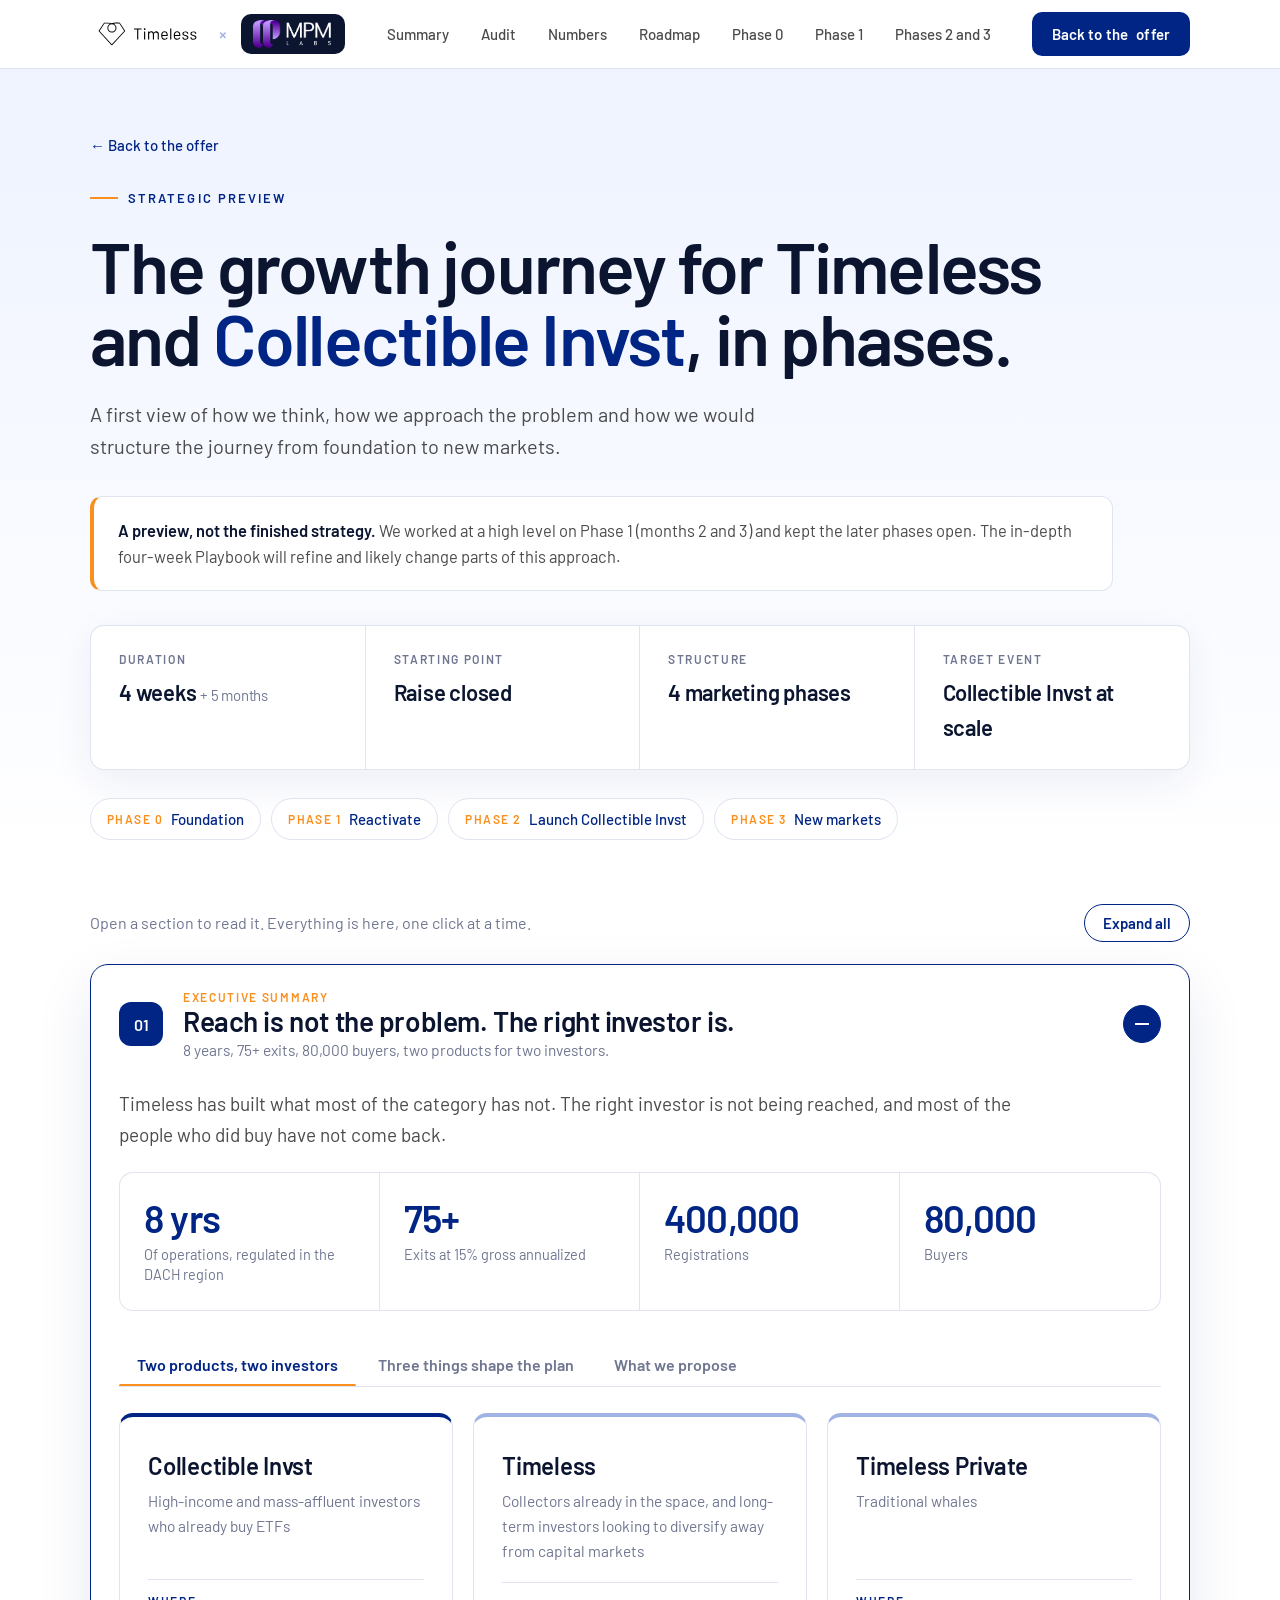
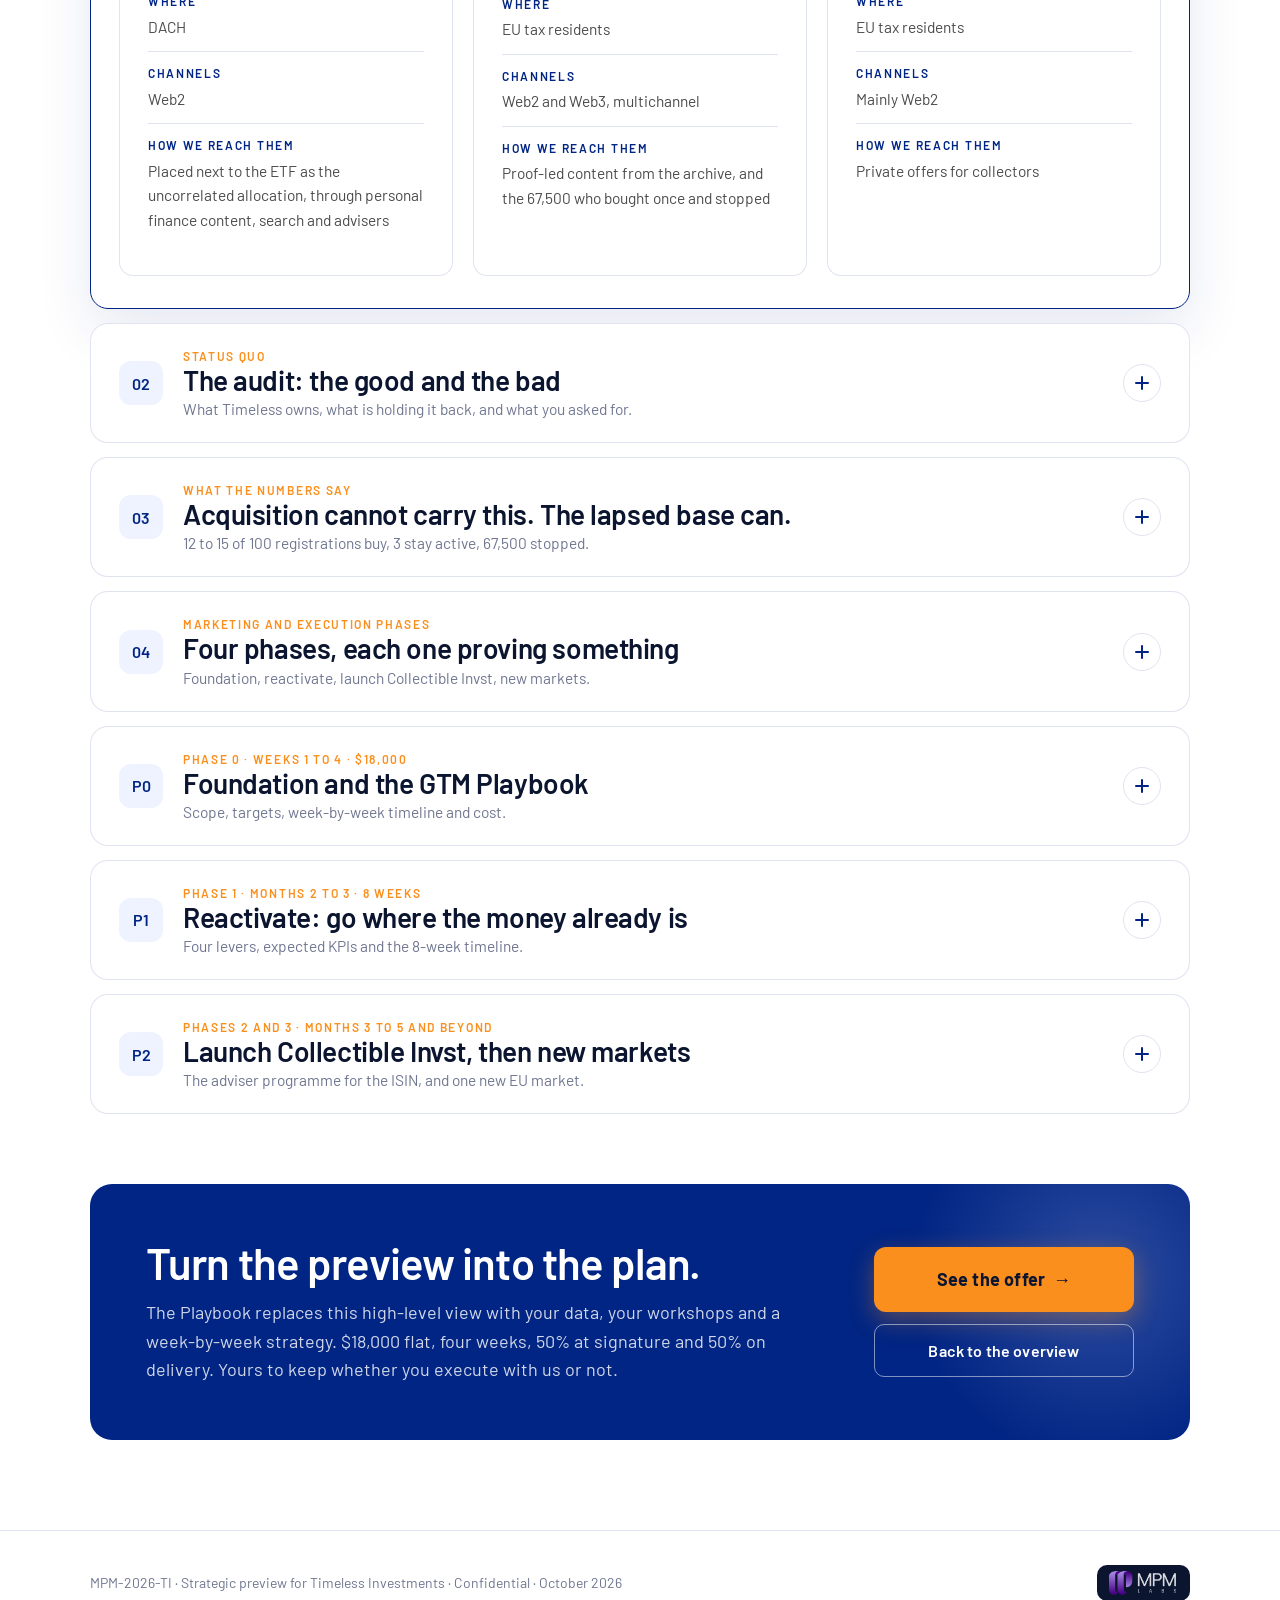
==== commit 6c60a979: "Collapsible strategic preview, MPM Labs logo in nav, and polish Co-Authored-By: Claude Sonnet 5.5 <n" ====
--- a/strategic-preview.html
+++ b/strategic-preview.html
@@ -17,7 +17,7 @@
     <a class="brand" href="index.html" aria-label="Back to the offer">
       <img class="brand-logo" src="media/timeless-logo.svg" alt="Timeless">
       <span class="brand-x">×</span>
-      <span class="brand-mpm">MPM <em>Labs</em></span>
+      <span class="brand-chip"><img src="media/mpm-labs-logo.png" alt="MPM Labs" height="28"></span>
     </a>
     <div class="nav-links">
       <a href="#summary">Summary</a>
@@ -28,7 +28,7 @@
       <a href="#phase-1">Phase 1</a>
       <a href="#phase-2">Phases 2 and 3</a>
     </div>
-    <a class="btn btn-sm" href="index.html#offer">Back to the offer</a>
+    <a class="btn btn-sm nav-back" href="index.html#offer"><span class="hide-s">Back to the </span><span class="cap">offer</span></a>
   </div>
 </nav>
 
@@ -39,7 +39,7 @@
     <h1>The growth journey for Timeless and <em>Collectible Invst</em>, in phases.</h1>
     <p class="hero-sub">A first view of how we think, how we approach the problem and how we would structure the journey from foundation to new markets.</p>
     <div class="disclaimer">
-      <div><b>This is a preview, not the finished strategy.</b> We worked at a high level on Phase 1, covering the initial direction for months 2 and 3, and kept the following phases open. It is not a replacement for the in-depth GTM Playbook developed during the four-week engagement. The detailed work and findings from the Playbook will most likely refine, adjust and change parts of the approach outlined here. It responds to your request for more visibility into our approach before committing.</div>
+      <div><b>A preview, not the finished strategy.</b> We worked at a high level on Phase 1 (months 2 and 3) and kept the later phases open. The in-depth four-week Playbook will refine and likely change parts of this approach.</div>
     </div>
     <div class="meta-card doc-meta">
       <div class="meta-item"><div class="meta-label">Duration</div><div class="meta-value">4 weeks <small>+ 5 months</small></div></div>
@@ -47,367 +47,427 @@
       <div class="meta-item"><div class="meta-label">Structure</div><div class="meta-value">4 marketing phases</div></div>
       <div class="meta-item"><div class="meta-label">Target event</div><div class="meta-value">Collectible Invst at scale</div></div>
     </div>
+    <div class="chips" aria-label="Jump to a phase">
+      <a class="chip" href="#phase-0"><b>Phase 0</b> Foundation</a>
+      <a class="chip" href="#phase-1"><b>Phase 1</b> Reactivate</a>
+      <a class="chip" href="#phase-2"><b>Phase 2</b> Launch Collectible Invst</a>
+      <a class="chip" href="#phase-3"><b>Phase 3</b> New markets</a>
+    </div>
   </div>
 </header>
 
-<main>
-
-<!-- SUMMARY -->
-<section class="doc-sec" id="summary">
+<main style="padding:40px 0 20px">
   <div class="wrap">
-    <div class="sec-eyebrow">Executive summary</div>
-    <h2 class="sec-title">Reach is not the problem. The right investor is.</h2>
-    <p class="sec-sub">Timeless has built what most of the category has not. The right investor is not being reached, and most of the people who did buy have not come back.</p>
-
-    <div class="facts">
-      <div class="f"><div class="v">8 yrs</div><div class="l">Of operations, regulated in the DACH region</div></div>
-      <div class="f"><div class="v">75+</div><div class="l">Exits at 15% gross annualized</div></div>
-      <div class="f"><div class="v">400,000</div><div class="l">Registrations</div></div>
-      <div class="f"><div class="v">80,000</div><div class="l">Buyers</div></div>
+    <div class="panel-bar">
+      <div class="panel-hint">Open a section to read it. Everything is here, one click at a time.</div>
+      <button class="toggle-all" id="toggleAll" type="button" aria-pressed="false"><span id="toggleAllLabel">Expand all</span></button>
     </div>
 
+    <!-- 01 SUMMARY -->
+    <section class="acc" id="summary">
+      <button class="acc-head" type="button" aria-expanded="false" aria-controls="summary-body">
+        <span class="acc-no">01</span>
+        <span class="acc-t"><span class="acc-kicker">Executive summary</span><span class="acc-title" style="display:block">Reach is not the problem. The right investor is.</span><span class="acc-sum" style="display:block">8 years, 75+ exits, 80,000 buyers, two products for two investors.</span></span>
+        <span class="acc-ico" aria-hidden="true"></span>
+      </button>
+      <div class="acc-body" id="summary-body"><div class="acc-clip"><div class="acc-pad">
+        <p class="lead">Timeless has built what most of the category has not. The right investor is not being reached, and most of the people who did buy have not come back.</p>
+        <div class="facts stagger">
+          <div class="f"><div class="v" data-count>8 yrs</div><div class="l">Of operations, regulated in the DACH region</div></div>
+          <div class="f"><div class="v" data-count>75+</div><div class="l">Exits at 15% gross annualized</div></div>
+          <div class="f"><div class="v" data-count>400,000</div><div class="l">Registrations</div></div>
+          <div class="f"><div class="v" data-count>80,000</div><div class="l">Buyers</div></div>
+        </div>
+        <div class="divider"></div>
+        <div class="tabs" role="tablist">
+          <button class="tab" role="tab" aria-selected="true">Two products, two investors</button>
+          <button class="tab" role="tab" aria-selected="false">Three things shape the plan</button>
+          <button class="tab" role="tab" aria-selected="false">What we propose</button>
+          <span class="tab-ind"></span>
+        </div>
+        <div class="pane">
+          <div class="grid-3 stagger">
+            <div class="prod hl">
+              <div class="prod-name">Collectible Invst</div>
+              <div class="prod-who">High-income and mass-affluent investors who already buy ETFs</div>
+              <div class="kv"><b>Where</b>DACH</div>
+              <div class="kv"><b>Channels</b>Web2</div>
+              <div class="kv"><b>How we reach them</b>Placed next to the ETF as the uncorrelated allocation, through personal finance content, search and advisers</div>
+            </div>
+            <div class="prod">
+              <div class="prod-name">Timeless</div>
+              <div class="prod-who">Collectors already in the space, and long-term investors looking to diversify away from capital markets</div>
+              <div class="kv"><b>Where</b>EU tax residents</div>
+              <div class="kv"><b>Channels</b>Web2 and Web3, multichannel</div>
+              <div class="kv"><b>How we reach them</b>Proof-led content from the archive, and the 67,500 who bought once and stopped</div>
+            </div>
+            <div class="prod">
+              <div class="prod-name">Timeless Private</div>
+              <div class="prod-who">Traditional whales</div>
+              <div class="kv"><b>Where</b>EU tax residents</div>
+              <div class="kv"><b>Channels</b>Mainly Web2</div>
+              <div class="kv"><b>How we reach them</b>Private offers for collectors</div>
+            </div>
+          </div>
+        </div>
+        <div class="pane" hidden>
+          <div class="grid-3">
+            <div class="num-card"><div class="big">1</div><h3>Paid will not fix this</h3><p>Five agencies tried. Content, proof and distribution go first, and paid only comes in behind proof.</p></div>
+            <div class="num-card"><div class="big">2</div><h3>The cheapest qualified investor already trusted you</h3><p>67,500 lapsed buyers have never been segmented or worked. Reaching 35,000 active through new sign-ups alone would take about 1.1 million registrations.</p></div>
+            <div class="num-card"><div class="big">3</div><h3>The proof already exists</h3><p>Exits, payouts and five years of asset content that nobody has packaged yet.</p></div>
+          </div>
+        </div>
+        <div class="pane" hidden>
+          <div class="callout">
+            <h3>A four-week GTM playbook, $18,000 flat</h3>
+            <p>Built in workshops with Malte, Michael and the marketing team. Both tracks planned week by week, the lapsed base segmented, a content system set on the archive, and the next phases costed. Yours to keep whether you execute with us or not.</p>
+          </div>
+        </div>
+      </div></div></div>
+    </section>
+
+    <!-- 02 AUDIT -->
+    <section class="acc" id="audit">
+      <button class="acc-head" type="button" aria-expanded="false" aria-controls="audit-body">
+        <span class="acc-no">02</span>
+        <span class="acc-t"><span class="acc-kicker">Status quo</span><span class="acc-title" style="display:block">The audit: the good and the bad</span><span class="acc-sum" style="display:block">What Timeless owns, what is holding it back, and what you asked for.</span></span>
+        <span class="acc-ico" aria-hidden="true"></span>
+      </button>
+      <div class="acc-body" id="audit-body"><div class="acc-clip"><div class="acc-pad">
+        <p class="lead">Timeless Investments, a brand of New Horizon GmbH (Berlin, founded 2018, 45 staff), makes rare collectibles investable through fractional ownership: watches, cars, art, wine, trading cards. On 28 September it soft-launched Collectible Invst, a bearer bond with an ISIN, a €1,000 minimum and a term of roughly eight years.</p>
+        <div class="tabs" role="tablist">
+          <button class="tab" role="tab" aria-selected="true">The good</button>
+          <button class="tab" role="tab" aria-selected="false">The bad</button>
+          <button class="tab" role="tab" aria-selected="false">The gap</button>
+          <button class="tab" role="tab" aria-selected="false">What you asked for</button>
+          <span class="tab-ind"></span>
+        </div>
+        <div class="pane">
+          <div class="audit good">
+            <div class="mini-grid">
+              <div>
+                <h4 style="margin-top:0">Product and trust</h4>
+                <ul>
+                  <li>Eight years of operations, regulated in DACH, the strongest asset operations in the category.</li>
+                  <li>A track record that sells itself: 75+ exits at 15% gross annualized.</li>
+                  <li>Collectible Invst gives the category an ISIN that advisers and brokers can carry.</li>
+                  <li>The 2023 shift toward investment-savvy, long-term customers is the right one.</li>
+                </ul>
+              </div>
+              <div>
+                <h4 style="margin-top:0">Audience and assets</h4>
+                <ul>
+                  <li>400,000 registrations, 80,000 buyers, and regular interaction with 20 to 25K people. The audience of a much larger company.</li>
+                  <li>Five years of asset content already produced, never packaged.</li>
+                  <li>The best converters are clear: alternative-investment seekers with a collectibles interest and a long-term mindset.</li>
+                  <li>The Sparplan already matches default DACH investing behaviour (Trade Republic, Scalable).</li>
+                </ul>
+              </div>
+            </div>
+          </div>
+        </div>
+        <div class="pane" hidden>
+          <div class="audit bad">
+            <div class="mini-grid">
+              <div>
+                <h4 style="margin-top:0">Acquisition and conversion</h4>
+                <ul>
+                  <li>Five agencies tried to make paid CAC and ROAS work. None did, and mass outreach brought in less liquid investors.</li>
+                  <li>Revenue per user is the lowest in the category. The gap is conversion and ticket size, not reach.</li>
+                  <li>67,500 lapsed buyers have never been segmented or worked.</li>
+                  <li>Long holds mean investors rarely get capital back, so they rarely have a reason to reinvest.</li>
+                  <li>The collectors' club is not leveraged enough, and the referral and affiliate programme is standard and not gamified.</li>
+                </ul>
+              </div>
+              <div>
+                <h4 style="margin-top:0">Content and channels</h4>
+                <ul>
+                  <li>In-house capacity covers LinkedIn and Instagram only. No YouTube, no search or answer-engine presence.</li>
+                  <li>Content is announcement-led, not proof-led. Exits and distributions are not headlined.</li>
+                  <li>No adviser or distribution partner channel for the ISIN yet.</li>
+                  <li>Collectible Invst is pre-audience and currently marketed to the existing base.</li>
+                </ul>
+              </div>
+            </div>
+          </div>
+        </div>
+        <div class="pane" hidden>
+          <div class="callout warn" style="margin-bottom:18px">
+            <h3>Collectible Invst now qualifies the right investor. Nothing currently reaches them.</h3>
+            <p>A €1,000 minimum on an eight-year bond does the filtering that five performance agencies could not buy their way to. What is not solved is distribution. The bond has no audience of its own, and marketing it to the existing base cannibalises rather than grows.</p>
+          </div>
+          <div class="callout soft">
+            <h3>Where the opportunity sits</h3>
+            <p>In what Timeless already owns: an audience of 80,000 buyers, an archive nobody has packaged, and the first product in the category an adviser can put in a portfolio. The strategy reactivates the lapsed base, turns the archive into a content engine, and gives Collectible Invst its own distribution through advisers.</p>
+          </div>
+        </div>
+        <div class="pane" hidden>
+          <div class="qa-box">
+            <div class="qi"><button class="qi-q" type="button" aria-expanded="false">"Execution is the bottleneck, not the ideas"</button><div class="qi-a"><div><p>Every workstream is marked runnable in-house, needs outside hands, or not yet. Scoped to fifteen people with two on marketing.</p></div></div></div>
+            <div class="qi"><button class="qi-q" type="button" aria-expanded="false">"We lack the access to the not broke ones"</button><div class="qi-a"><div><p>The product already filters them. The plan is about reaching them: advisers and distribution partners carrying the ISIN, not more paid targeting.</p></div></div></div>
+            <div class="qi"><button class="qi-q" type="button" aria-expanded="false">"We want to flip the whole content strategy"</button><div class="qi-a"><div><p>Content and narrative first, then the channels that carry it, then the spend.</p></div></div></div>
+            <div class="qi"><button class="qi-q" type="button" aria-expanded="false">"Five years of asset content nobody has put together"</button><div class="qi-a"><div><p>Treated as a channel in its own right, with a format system and a production plan two people can hold.</p></div></div></div>
+            <div class="qi"><button class="qi-q" type="button" aria-expanded="false">"Selling the quality and the substance, not building noise"</button><div class="qi-a"><div><p>Proof-led content built on what you already have: 75+ exits at 15% gross annualized, and the asset class beating the S&amp;P in 21 of 22 down quarters.</p></div></div></div>
+            <div class="qi"><button class="qi-q" type="button" aria-expanded="false">"People who build portfolios, not one-time testers"</button><div class="qi-a"><div><p>The Sparplan and the bond's annual payouts, positioned as the portfolio mechanic the product has been missing.</p></div></div></div>
+            <div class="qi"><button class="qi-q" type="button" aria-expanded="false">"Double or triple revenue"</button><div class="qi-a"><div><p>Measured on qualified investors and average investment. Never on registrations.</p></div></div></div>
+          </div>
+        </div>
+      </div></div></div>
+    </section>
+
+    <!-- 03 NUMBERS -->
+    <section class="acc" id="numbers">
+      <button class="acc-head" type="button" aria-expanded="false" aria-controls="numbers-body">
+        <span class="acc-no">03</span>
+        <span class="acc-t"><span class="acc-kicker">What the numbers say</span><span class="acc-title" style="display:block">Acquisition cannot carry this. The lapsed base can.</span><span class="acc-sum" style="display:block">12 to 15 of 100 registrations buy, 3 stay active, 67,500 stopped.</span></span>
+        <span class="acc-ico" aria-hidden="true"></span>
+      </button>
+      <div class="acc-body" id="numbers-body"><div class="acc-clip"><div class="acc-pad">
+        <p class="lead">The lapsed base is the only pool large enough, and nobody has segmented it. That is where the plan starts.</p>
+        <div class="funnel stagger">
+          <div class="fun"><div class="v">12 to 15</div><div class="l">of every 100 registrations buy, after KYC</div><div class="bar"><i style="width:14%"></i></div></div>
+          <div class="fun"><div class="v">3</div><div class="l">of every 100 are active in a given year</div><div class="bar o"><i style="width:3%"></i></div></div>
+          <div class="fun"><div class="v">67,500</div><div class="l">bought once and stopped, out of 80,000 who ever bought</div><div class="bar"><i style="width:84%"></i></div></div>
+        </div>
+        <div class="divider"></div>
+        <div class="grid-2">
+          <div class="num-card"><h3>10,000 to 15,000 actively investing</h3><p>Reaching 10,000 active through new acquisition alone would need roughly 100K new registrations. Timeless already has 400,000 after eight years, of which about a quarter is still reachable.</p></div>
+          <div class="num-card"><h3>Look at quality, never the average</h3><p>€50M AUM across 400,000 registrations is about €125 per user, a misleading average. For reference, Splint Invest sits near €1,300 and Masterworks near $1,066. The goal is the right investors with the right ticket size.</p></div>
+        </div>
+      </div></div></div>
+    </section>
+
+    <!-- 04 ROADMAP -->
+    <section class="acc" id="roadmap">
+      <button class="acc-head" type="button" aria-expanded="false" aria-controls="roadmap-body">
+        <span class="acc-no">04</span>
+        <span class="acc-t"><span class="acc-kicker">Marketing and execution phases</span><span class="acc-title" style="display:block">Four phases, each one proving something</span><span class="acc-sum" style="display:block">Foundation, reactivate, launch Collectible Invst, new markets.</span></span>
+        <span class="acc-ico" aria-hidden="true"></span>
+      </button>
+      <div class="acc-body" id="roadmap-body"><div class="acc-clip"><div class="acc-pad">
+        <p class="lead">Each phase has to prove a specific thing before the next one earns its budget.</p>
+        <div class="phases stagger">
+          <div class="phase">
+            <div class="phase-n">Phase 0</div><div class="phase-t">Foundation</div><div class="phase-w">Weeks 1 to 4</div>
+            <p>GTM playbook built with your data. Content system on the archive. The 67,500 segmented. Tracking rebuilt around qualified investors.</p>
+            <div class="prove"><b>It has to prove</b>The archive produces content people watch, and a measurable share of the lapsed base responds.</div>
+          </div>
+          <div class="phase">
+            <div class="phase-n">Phase 1</div><div class="phase-t">Reactivate</div><div class="phase-w">Months 2 to 3</div>
+            <p>Reactivation at scale. Comparison and answer-engine content. First offline viewing event.</p>
+            <div class="prove"><b>It has to prove</b>A cost per reactivated investor that beats anything the five agencies reached cold.</div>
+          </div>
+          <div class="phase">
+            <div class="phase-n">Phase 2</div><div class="phase-t">Launch Collectible Invst</div><div class="phase-w">Months 3 to 5</div>
+            <p>An adviser and distribution partner programme built around the ISIN.</p>
+            <div class="prove"><b>It has to prove</b>It acquires investors who are not cannibalised from the existing base.</div>
+          </div>
+          <div class="phase">
+            <div class="phase-n">Phase 3</div><div class="phase-t">New markets</div><div class="phase-w">Month 5 onward</div>
+            <p>One new EU market entered properly, chosen on the evidence.</p>
+            <div class="prove"><b>It has to prove</b>The model travels outside DACH.</div>
+          </div>
+        </div>
+        <div class="divider"></div>
+        <div class="callout warn">
+          <h3>On paid media</h3>
+          <p>Five agencies have already tried to make CAC and ROAS work here and none did. We are not proposing to be the sixth. Paid appears only behind proof that content and distribution work first.</p>
+        </div>
+      </div></div></div>
+    </section>
+
+    <!-- 05 PHASE 0 -->
+    <section class="acc" id="phase-0">
+      <button class="acc-head" type="button" aria-expanded="false" aria-controls="phase-0-body">
+        <span class="acc-no">P0</span>
+        <span class="acc-t"><span class="acc-kicker">Phase 0 · Weeks 1 to 4 · $18,000</span><span class="acc-title" style="display:block">Foundation and the GTM Playbook</span><span class="acc-sum" style="display:block">Scope, targets, week-by-week timeline and cost.</span></span>
+        <span class="acc-ico" aria-hidden="true"></span>
+      </button>
+      <div class="acc-body" id="phase-0-body"><div class="acc-clip"><div class="acc-pad">
+        <p class="lead">The four-week engagement. Collaborative, built on workshops with Malte, Michael and the marketing team. We extract what Timeless already knows, put the data inside the plan, and hand over a week-by-week strategy you can run with us or without us.</p>
+        <div class="tabs" role="tablist">
+          <button class="tab" role="tab" aria-selected="true">Scope</button>
+          <button class="tab" role="tab" aria-selected="false">Targets</button>
+          <button class="tab" role="tab" aria-selected="false">Timeline</button>
+          <button class="tab" role="tab" aria-selected="false">Cost</button>
+          <span class="tab-ind"></span>
+        </div>
+        <div class="pane">
+          <div class="grid-3 stagger">
+            <div class="ws"><h3>Strategy and positioning</h3><ul>
+              <li>ICP profiling: alternative-investment seekers, long-term collectors, investment-savvy 25 to 45 in DACH</li>
+              <li>Collector vs trader segmentation, Web2 and Web3</li>
+              <li>Positioning and messaging for Timeless and Collectible Invst</li>
+              <li>Competitive map: Splint Invest, Konvi, Masterworks, DACH neobrokers</li>
+              <li>Market prioritisation beyond DACH</li></ul></div>
+            <div class="ws"><h3>Data and tracking</h3><ul>
+              <li>67,500 lapsed buyers segmented into right-profile and wrong-profile</li>
+              <li>Top 2,500 investor profile and lookalike definition</li>
+              <li>Funnel model by cohort with real conversion rates</li>
+              <li>Tracking rebuilt around qualified investors and average ticket</li></ul></div>
+            <div class="ws"><h3>Content and distribution</h3><ul>
+              <li>Archive audit: five years of asset content mapped and graded</li>
+              <li>Format system: YouTube, short-form, LinkedIn, Instagram, newsletter</li>
+              <li>Adviser and distribution partner map for the ISIN</li>
+              <li>Creator shortlist: DACH finance and collector creators</li>
+              <li>Phases 1 to 3 costed, with targets</li></ul></div>
+          </div>
+        </div>
+        <div class="pane" hidden>
+          <div class="tiles">
+            <div class="tile"><div class="k">Playbook</div><div class="v">Signed off</div><div class="d">Full GTM strategy approved, week by week</div></div>
+            <div class="tile"><div class="k">Base</div><div class="v">100%</div><div class="d">Lapsed base segmented and scored</div></div>
+            <div class="tile"><div class="k">Content</div><div class="v">Live</div><div class="d">Format system and first archive pieces ready</div></div>
+            <div class="tile"><div class="k">Tracking</div><div class="v">Operational</div><div class="d">Qualified-investor dashboard live</div></div>
+          </div>
+        </div>
+        <div class="pane" hidden>
+          <p class="lead" style="margin-bottom:26px">Four weeks from kickoff, compressible to two.</p>
+          <div class="tl">
+            <div class="tl-i"><div class="tl-dot">1</div><div class="tl-t">Week 1</div><div class="tl-h">Kickoff and data</div><ul>
+              <li>Kickoff within 72 hours of signature</li><li>Workshop 1 with Malte, Michael and marketing</li><li>Funnel export, top 2,500 profile and archive access received</li><li>Active-investor number settled</li></ul></div>
+            <div class="tl-i"><div class="tl-dot">2</div><div class="tl-t">Week 2</div><div class="tl-h">Audience and positioning</div><ul>
+              <li>ICPs and segmentation delivered for review</li><li>Lapsed base scoring model built</li><li>Positioning and messaging V1</li><li>Competitive map and category learnings</li></ul></div>
+            <div class="tl-i"><div class="tl-dot">3</div><div class="tl-t">Week 3</div><div class="tl-h">Content and distribution</div><ul>
+              <li>Workshop 2: content system and Collectible Invst distribution</li><li>Archive format system and production plan</li><li>Adviser and distribution partner map</li><li>Phases 1 to 3 drafted with targets and budgets</li></ul></div>
+            <div class="tl-i"><div class="tl-dot">4</div><div class="tl-t">Week 4</div><div class="tl-h">Delivery and sign-off</div><ul>
+              <li>Full playbook delivered and walked through</li><li>Tracking and dashboard spec handed over</li><li>Phase 1 briefed and ready to start</li></ul></div>
+          </div>
+        </div>
+        <div class="pane" hidden>
+          <div class="cost">
+            <div class="cost-row h"><div>Deliverable</div><div>Includes</div><div class="t">Total</div></div>
+            <div class="cost-row"><div><b>Full GTM strategy and playbook</b></div><div>ICP profiling, segmentation, positioning, content strategy, distribution plan, phases costed, week-by-week plan, one to two workshops</div><div class="t">$18,000</div></div>
+            <div class="cost-row"><div><b>Lapsed base segmentation</b></div><div>Scoring model, right-profile vs wrong-profile, top 2,500 lookalike</div><div class="t">Included</div></div>
+            <div class="cost-row"><div><b>Content system</b></div><div>Archive audit, format system, production plan</div><div class="t">Included</div></div>
+            <div class="cost-row"><div><b>Tracking specification</b></div><div>Qualified-investor KPIs and dashboard spec</div><div class="t">Included</div></div>
+            <div class="cost-row total"><div><b>Total</b></div><div>Flat project fee, no management fee. 50% at signature, 50% on delivery.</div><div class="t">$18,000 one-off</div></div>
+          </div>
+        </div>
+      </div></div></div>
+    </section>
+
+    <!-- 06 PHASE 1 -->
+    <section class="acc" id="phase-1">
+      <button class="acc-head" type="button" aria-expanded="false" aria-controls="phase-1-body">
+        <span class="acc-no">P1</span>
+        <span class="acc-t"><span class="acc-kicker">Phase 1 · Months 2 to 3 · 8 weeks</span><span class="acc-title" style="display:block">Reactivate: go where the money already is</span><span class="acc-sum" style="display:block">Four levers, expected KPIs and the 8-week timeline.</span></span>
+        <span class="acc-ico" aria-hidden="true"></span>
+      </button>
+      <div class="acc-body" id="phase-1-body"><div class="acc-clip"><div class="acc-pad">
+        <p class="lead">67,500 people trusted Timeless with capital once. The right-profile share of them is the cheapest qualified investor Timeless will ever acquire. Phase 1 brings them back with proof, not promotions, and builds the content that makes Timeless the answer when someone in DACH asks how to invest in collectibles.</p>
+        <div class="tabs" role="tablist">
+          <button class="tab" role="tab" aria-selected="true">Four levers</button>
+          <button class="tab" role="tab" aria-selected="false">Expected KPIs</button>
+          <button class="tab" role="tab" aria-selected="false">Timeline</button>
+          <span class="tab-ind"></span>
+        </div>
+        <div class="pane">
+          <div class="grid-2 stagger">
+            <div class="ws"><h3>Lapsed base reactivation</h3><p class="sub">The core lever. Segmented, sequenced, measured per investor.</p><ul>
+              <li>Email and CRM sequences per segment: exits, distributions, new drops by category</li>
+              <li>Sparplan as the re-entry product: small recurring ticket, portfolio logic</li>
+              <li>Personal outreach to the high-value lapsed segment</li>
+              <li>Win-back offers tested on cohorts, never blanket</li></ul></div>
+            <div class="ws"><h3>Archive content engine</h3><p class="sub">Five years of asset content, finally put to work. Malte's idea, built into a system.</p><ul>
+              <li>YouTube storytelling series: the asset, the story, the exit</li>
+              <li>Short-form cut-downs for Instagram, LinkedIn, YouTube Shorts and TikTok</li>
+              <li>Proof series: exits, distributions paid, asset class vs S&amp;P in down quarters</li>
+              <li>Founder and expert content on LinkedIn</li></ul></div>
+            <div class="ws"><h3>Answer-engine and comparison content</h3><p class="sub">When someone asks Google or ChatGPT how to invest in collectibles, Timeless is the answer.</p><ul>
+              <li>Comparison pages: Timeless vs Splint, Konvi, Masterworks, ETFs, physical buying</li>
+              <li>Guides by asset class: watches, cars, art, wine, trading cards</li>
+              <li>German-first, structured for AI search and classic SEO</li></ul></div>
+            <div class="ws"><h3>Creators, UGC and offline</h3><p class="sub">The trust layer: real people, real portfolios, real assets in the room.</p><ul>
+              <li>DACH finance creators on the portfolio and diversification angle</li>
+              <li>Collector creators: watches, cars, TCG, art. Collectors, not traders</li>
+              <li>Investor UGC and shareable portfolio display cards</li>
+              <li>First viewing event in Berlin, captured and recycled across channels</li>
+              <li>Small Web3 collector track (NFT, TCG), framed as diversification</li></ul></div>
+          </div>
+        </div>
+        <div class="pane" hidden>
+          <div class="kpis">
+            <div class="kpi"><div class="v">3,000+</div><div class="l">Investors reactivated</div></div>
+            <div class="kpi"><div class="v">1,000+</div><div class="l">New Sparplans</div></div>
+            <div class="kpi"><div class="v">1M+</div><div class="l">Content views</div></div>
+            <div class="kpi"><div class="v">150+</div><div class="l">Event guests</div></div>
+          </div>
+          <p class="lead" style="margin-bottom:18px">Phase 1 turns the base Timeless already paid for into active investors again. These targets are indicative, and are re-set against your real conversion rates in the Playbook.</p>
+          <ol class="ol">
+            <li>3,000+ lapsed investors reactivated (around 4.5% of the lapsed base)</li>
+            <li>Cost per reactivated investor below the best cold CAC reached by previous agencies</li>
+            <li>Average reactivation ticket above the current average first ticket</li>
+            <li>1,000+ new Sparplan subscriptions</li>
+            <li>4 long-form YouTube episodes from the archive</li>
+            <li>40+ short-form pieces across channels</li>
+            <li>Top 3 in search and AI answers for 10 priority DACH queries</li>
+            <li>20+ creator activations, finance and collector</li>
+            <li>1 offline viewing event with 150+ qualified guests</li>
+            <li>100% of the lapsed base worked by segment</li>
+          </ol>
+        </div>
+        <div class="pane" hidden>
+          <div class="tl">
+            <div class="tl-i"><div class="tl-dot">1</div><div class="tl-t">Weeks 1 to 2</div><div class="tl-h">Launch</div><ul>
+              <li>First reactivation sequences live on the highest-value segments</li><li>First archive episode and short-form batch published</li><li>Sparplan re-entry offer tested on two cohorts</li><li>Comparison and guide pages live</li></ul></div>
+            <div class="tl-i"><div class="tl-dot">2</div><div class="tl-t">Weeks 3 to 4</div><div class="tl-h">Scale</div><ul>
+              <li>Reactivation rolled out to all right-profile segments</li><li>Creator activations begin: finance and collector</li><li>Proof series running weekly</li><li>Milestone review: cost per reactivated investor vs target</li></ul></div>
+            <div class="tl-i"><div class="tl-dot">3</div><div class="tl-t">Weeks 5 to 6</div><div class="tl-h">Event</div><ul>
+              <li>Berlin viewing event</li><li>Event content distributed across all channels</li><li>Investor UGC and portfolio cards push</li></ul></div>
+            <div class="tl-i"><div class="tl-dot">4</div><div class="tl-t">Weeks 7 to 8</div><div class="tl-h">Review and Phase 2 handoff</div><ul>
+              <li>Performance review: targets vs actuals</li><li>Winning segments and formats doubled down</li><li>Phase 2 briefed: Collectible Invst distribution</li></ul></div>
+          </div>
+        </div>
+      </div></div></div>
+    </section>
+
+    <!-- 07 PHASES 2 + 3 -->
+    <section class="acc" id="phase-2">
+      <button class="acc-head" type="button" aria-expanded="false" aria-controls="phase-2-body">
+        <span class="acc-no">P2</span>
+        <span class="acc-t"><span class="acc-kicker">Phases 2 and 3 · Months 3 to 5 and beyond</span><span class="acc-title" style="display:block">Launch Collectible Invst, then new markets</span><span class="acc-sum" style="display:block">The adviser programme for the ISIN, and one new EU market.</span></span>
+        <span class="acc-ico" aria-hidden="true"></span>
+      </button>
+      <div class="acc-body" id="phase-2-body"><div class="acc-clip"><div class="acc-pad">
+        <div class="tabs" role="tablist">
+          <button class="tab" role="tab" aria-selected="true">Phase 2 · Launch Collectible Invst</button>
+          <button class="tab" role="tab" aria-selected="false" id="phase-3">Phase 3 · New markets</button>
+          <span class="tab-ind"></span>
+        </div>
+        <div class="pane">
+          <p class="lead">Phase 2 gives the bond its own audience. An ISIN can sit in a portfolio an adviser builds. That is the channel paid media never had. Collectible Invst is sold on portfolio fit and on the asset class, never on individual assets.</p>
+          <div class="grid-3 stagger">
+            <div class="ws"><h3>Adviser and distribution partner programme</h3><ul>
+              <li>Independent financial advisers, wealth managers and family offices in DACH</li>
+              <li>Broker and platform listings for the ISIN</li>
+              <li>Adviser kit, adviser events and webinars</li></ul></div>
+            <div class="ws"><h3>Content</h3><ul>
+              <li>Collectibles as an uncorrelated allocation</li>
+              <li>Annual payouts as the portfolio mechanic</li>
+              <li>Clear risk language: illiquid, eight-year term, subordinated</li></ul></div>
+            <div class="ws"><h3>Private Collector Club <small style="color:var(--muted);font-weight:500">(optional)</small></h3><ul>
+              <li>Malte's idea: shared high-value deals for the top investors</li>
+              <li>Zero acquisition spend</li>
+              <li>Monetises the top 2,500 and creates retail deal flow</li></ul></div>
+          </div>
+          <div class="divider"></div>
+          <div class="callout soft">
+            <h3>Phase 2 targets</h3>
+            <p>20+ adviser and distribution partners onboarded. A majority of Collectible Invst subscriptions from investors new to Timeless. Average ticket at or above €5,000. Timeline: months 3 to 5. Costed in the Playbook.</p>
+          </div>
+        </div>
+        <div class="pane" hidden>
+          <p class="lead">One new EU market entered properly rather than three entered thinly, chosen on the evidence from Phases 1 and 2. Central and Southern Europe are the candidates. The UK and US stay out on regulatory and marketing grounds, and Asia and the UAE need individual regulatory assessments.</p>
+          <div class="callout soft">
+            <h3>Phase 3 target</h3>
+            <p>The model travels outside DACH. Timeline: month 5 onward. Costed in the Playbook.</p>
+          </div>
+        </div>
+      </div></div></div>
+    </section>
+
     <div class="divider"></div>
-    <h3 class="sub-title">Two products, two different investors</h3>
-    <p class="lead">Each needs its own play: its own audience, its own channels and its own way in.</p>
-    <div class="grid-3">
-      <div class="prod hl">
-        <div class="prod-name">Collectible Invst</div>
-        <div class="prod-who">High-income and mass-affluent investors who already buy ETFs</div>
-        <div class="kv"><b>Where</b>DACH</div>
-        <div class="kv"><b>Channels</b>Web2</div>
-        <div class="kv"><b>How we reach them</b>Placed next to the ETF as the uncorrelated allocation, through personal finance content, search and advisers</div>
-      </div>
-      <div class="prod">
-        <div class="prod-name">Timeless</div>
-        <div class="prod-who">Collectors already in the space, and long-term investors looking to diversify away from capital markets</div>
-        <div class="kv"><b>Where</b>EU tax residents</div>
-        <div class="kv"><b>Channels</b>Web2 and Web3, multichannel</div>
-        <div class="kv"><b>How we reach them</b>Proof-led content from the archive, and the 67,500 who bought once and stopped</div>
-      </div>
-      <div class="prod">
-        <div class="prod-name">Timeless Private</div>
-        <div class="prod-who">Traditional whales</div>
-        <div class="kv"><b>Where</b>EU tax residents</div>
-        <div class="kv"><b>Channels</b>Mainly Web2</div>
-        <div class="kv"><b>How we reach them</b>Private offers for collectors</div>
-      </div>
-    </div>
-
-    <div class="divider"></div>
-    <h3 class="sub-title">Three things shape the plan</h3>
-    <div class="grid-3">
-      <div class="num-card"><div class="big">1</div><h3>Paid will not fix this</h3><p>Five agencies tried. Content, proof and distribution go first, and paid only comes in behind proof.</p></div>
-      <div class="num-card"><div class="big">2</div><h3>The cheapest qualified investor already trusted you</h3><p>67,500 lapsed buyers have never been segmented or worked. Reaching 35,000 active through new sign-ups alone would take about 1.1 million registrations.</p></div>
-      <div class="num-card"><div class="big">3</div><h3>The proof already exists</h3><p>Exits, payouts and five years of asset content that nobody has packaged yet.</p></div>
-    </div>
-
-    <div class="divider"></div>
-    <div class="callout">
-      <h3>What we propose</h3>
-      <p>A four-week GTM playbook, <b>$18,000 flat</b>, built in workshops with Malte, Michael and the marketing team. Both tracks planned week by week, the lapsed base segmented, a content system set on the archive, and the next phases costed. Yours to keep whether you execute with us or not.</p>
-    </div>
-  </div>
-</section>
-
-<!-- STATUS QUO -->
-<section class="doc-sec tint" id="audit">
-  <div class="wrap">
-    <div class="sec-eyebrow">1 · Status quo</div>
-    <h2 class="sec-title">The audit: the good and the bad.</h2>
-    <p class="sec-sub">Timeless Investments, a brand of New Horizon GmbH (Berlin, founded 2018, 45 staff), makes rare collectibles investable through fractional ownership: watches, cars, art, wine, trading cards. On 28 September it soft-launched Collectible Invst, a bearer bond with an ISIN, a €1,000 minimum and a term of roughly eight years.</p>
-
-    <div class="callout soft" style="margin-bottom:28px">
-      <h3>Where the opportunity sits</h3>
-      <p>In what Timeless already owns: an audience of 80,000 buyers, an archive nobody has packaged, and the first product in the category an adviser can put in a portfolio. The strategy reactivates the lapsed base, turns the archive into a content engine, and gives Collectible Invst its own distribution through advisers.</p>
-    </div>
-
-    <div class="grid-2">
-      <div class="audit good">
-        <h3>The good</h3>
-        <h4>Product and trust</h4>
-        <ul>
-          <li>Eight years of operations, regulated in DACH, the strongest asset operations in the category.</li>
-          <li>A track record that sells itself: 75+ exits at 15% gross annualized.</li>
-          <li>Collectible Invst gives the category an ISIN that advisers and brokers can carry.</li>
-          <li>The 2023 shift toward investment-savvy, long-term customers is the right one.</li>
-        </ul>
-        <h4>Audience and assets</h4>
-        <ul>
-          <li>400,000 registrations, 80,000 buyers, and regular interaction with 20 to 25K people. The audience of a much larger company.</li>
-          <li>Five years of asset content already produced, never packaged.</li>
-          <li>The best converters are clear: alternative-investment seekers with a collectibles interest and a long-term mindset.</li>
-          <li>The Sparplan already matches default DACH investing behaviour (Trade Republic, Scalable).</li>
-        </ul>
-      </div>
-      <div class="audit bad">
-        <h3>The bad</h3>
-        <h4>Acquisition and conversion</h4>
-        <ul>
-          <li>Five agencies tried to make paid CAC and ROAS work. None did, and mass outreach brought in less liquid investors.</li>
-          <li>Revenue per user is the lowest in the category. The gap is conversion and ticket size, not reach.</li>
-          <li>67,500 lapsed buyers have never been segmented or worked.</li>
-          <li>Long holds mean investors rarely get capital back, so they rarely have a reason to reinvest.</li>
-          <li>The collectors' club is not leveraged enough, and the referral and affiliate programme is standard and not gamified.</li>
-        </ul>
-        <h4>Content and channels</h4>
-        <ul>
-          <li>In-house capacity covers LinkedIn and Instagram only. No YouTube, no search or answer-engine presence.</li>
-          <li>Content is announcement-led, not proof-led. Exits and distributions are not headlined.</li>
-          <li>No adviser or distribution partner channel for the ISIN yet.</li>
-          <li>Collectible Invst is pre-audience and currently marketed to the existing base.</li>
-        </ul>
-      </div>
-    </div>
-
-    <div class="divider"></div>
-    <div class="callout warn">
-      <h3>The gap</h3>
-      <p><b>Collectible Invst now qualifies the right investor. Nothing currently reaches them.</b> A €1,000 minimum on an eight-year bond does the filtering that five performance agencies could not buy their way to. What is not solved is distribution. The bond has no audience of its own, and marketing it to the existing base cannibalises rather than grows.</p>
-    </div>
-
-    <div class="divider"></div>
-    <h3 class="sub-title">What you asked for, and how the Playbook answers it</h3>
-    <div class="qa">
-      <div class="qa-row"><div class="qa-q">"Execution is the bottleneck, not the ideas"</div><div class="qa-a">Every workstream is marked runnable in-house, needs outside hands, or not yet. Scoped to fifteen people with two on marketing.</div></div>
-      <div class="qa-row"><div class="qa-q">"We lack the access to the not broke ones"</div><div class="qa-a">The product already filters them. The plan is about reaching them: advisers and distribution partners carrying the ISIN, not more paid targeting.</div></div>
-      <div class="qa-row"><div class="qa-q">"We want to flip the whole content strategy"</div><div class="qa-a">Content and narrative first, then the channels that carry it, then the spend.</div></div>
-      <div class="qa-row"><div class="qa-q">"Five years of asset content nobody has put together"</div><div class="qa-a">Treated as a channel in its own right, with a format system and a production plan two people can hold.</div></div>
-      <div class="qa-row"><div class="qa-q">"Selling the quality and the substance, not building noise"</div><div class="qa-a">Proof-led content built on what you already have: 75+ exits at 15% gross annualized, and the asset class beating the S&amp;P in 21 of 22 down quarters.</div></div>
-      <div class="qa-row"><div class="qa-q">"People who build portfolios, not one-time testers"</div><div class="qa-a">The Sparplan and the bond's annual payouts, positioned as the portfolio mechanic the product has been missing.</div></div>
-      <div class="qa-row"><div class="qa-q">"Double or triple revenue"</div><div class="qa-a">Measured on qualified investors and average investment. Never on registrations.</div></div>
-    </div>
-  </div>
-</section>
-
-<!-- NUMBERS -->
-<section class="doc-sec" id="numbers">
-  <div class="wrap">
-    <div class="sec-eyebrow">What the numbers say</div>
-    <h2 class="sec-title">Acquisition cannot carry this target. The lapsed base can.</h2>
-    <p class="sec-sub">The lapsed base is the only pool large enough, and nobody has segmented it. That is where the plan starts.</p>
-
-    <div class="funnel">
-      <div class="fun"><div class="v">12 to 15</div><div class="l">of every 100 registrations buy, after KYC</div><div class="bar"><i style="width:14%"></i></div></div>
-      <div class="fun"><div class="v">3</div><div class="l">of every 100 are active in a given year</div><div class="bar o"><i style="width:3%"></i></div></div>
-      <div class="fun"><div class="v">67,500</div><div class="l">bought once and stopped, out of 80,000 who ever bought</div><div class="bar"><i style="width:84%"></i></div></div>
-    </div>
-
-    <div class="divider"></div>
-    <div class="grid-2">
-      <div class="num-card"><h3>10,000 to 15,000 actively investing</h3><p>Reaching 10,000 active through new acquisition alone would need roughly 100K new registrations. Timeless already has 400,000 after eight years, of which about a quarter is still reachable.</p></div>
-      <div class="num-card"><h3>Look at quality, never the average</h3><p>€50M AUM across 400,000 registrations is about €125 per user, a misleading average. For reference, Splint Invest sits near €1,300 and Masterworks near $1,066. The goal is the right investors with the right ticket size.</p></div>
-    </div>
-  </div>
-</section>
-
-<!-- ROADMAP -->
-<section class="doc-sec tint" id="roadmap">
-  <div class="wrap">
-    <div class="sec-eyebrow">2 · Marketing and execution phases</div>
-    <h2 class="sec-title">Four phases, each one proving something.</h2>
-    <p class="sec-sub">Each phase has to prove a specific thing before the next one earns its budget.</p>
-
-    <div class="phases">
-      <div class="phase">
-        <div class="phase-n">Phase 0</div><div class="phase-t">Foundation</div><div class="phase-w">Weeks 1 to 4</div>
-        <p>GTM playbook built with your data. Content system on the archive. The 67,500 segmented. Tracking rebuilt around qualified investors.</p>
-        <div class="prove"><b>It has to prove</b>The archive produces content people watch, and a measurable share of the lapsed base responds.</div>
-      </div>
-      <div class="phase">
-        <div class="phase-n">Phase 1</div><div class="phase-t">Reactivate</div><div class="phase-w">Months 2 to 3</div>
-        <p>Reactivation at scale. Comparison and answer-engine content. First offline viewing event.</p>
-        <div class="prove"><b>It has to prove</b>A cost per reactivated investor that beats anything the five agencies reached cold.</div>
-      </div>
-      <div class="phase">
-        <div class="phase-n">Phase 2</div><div class="phase-t">Launch Collectible Invst</div><div class="phase-w">Months 3 to 5</div>
-        <p>An adviser and distribution partner programme built around the ISIN.</p>
-        <div class="prove"><b>It has to prove</b>It acquires investors who are not cannibalised from the existing base.</div>
-      </div>
-      <div class="phase">
-        <div class="phase-n">Phase 3</div><div class="phase-t">New markets</div><div class="phase-w">Month 5 onward</div>
-        <p>One new EU market entered properly, chosen on the evidence.</p>
-        <div class="prove"><b>It has to prove</b>The model travels outside DACH.</div>
-      </div>
-    </div>
-
-    <div class="divider"></div>
-    <div class="callout warn">
-      <h3>On paid media</h3>
-      <p>Five agencies have already tried to make CAC and ROAS work here and none did. We are not proposing to be the sixth. Paid appears only behind proof that content and distribution work first.</p>
-    </div>
-  </div>
-</section>
-
-<!-- PHASE 0 -->
-<section class="doc-sec" id="phase-0">
-  <div class="wrap">
-    <div class="ph-head"><span class="ph-badge">Phase 0</span><span class="ph-when">Weeks 1 to 4 · $18,000</span></div>
-    <h2 class="sec-title">Foundation and the GTM Playbook.</h2>
-    <p class="sec-sub">The four-week engagement. Collaborative, built on workshops with Malte, Michael and the marketing team. We extract what Timeless already knows, put the data inside the plan, and hand over a week-by-week strategy you can run with us or without us. It is also where the foundations get built: the lapsed base segmented, the content system set on the archive, and tracking that measures qualified investors instead of registrations.</p>
-
-    <div class="grid-3">
-      <div class="ws"><h3>Strategy and positioning</h3><ul>
-        <li>ICP profiling: alternative-investment seekers, long-term collectors, investment-savvy 25 to 45 in DACH</li>
-        <li>Collector vs trader segmentation, Web2 and Web3</li>
-        <li>Positioning and messaging for Timeless and Collectible Invst</li>
-        <li>Competitive map: Splint Invest, Konvi, Masterworks, DACH neobrokers</li>
-        <li>Market prioritisation beyond DACH</li></ul></div>
-      <div class="ws"><h3>Data and tracking</h3><ul>
-        <li>67,500 lapsed buyers segmented into right-profile and wrong-profile</li>
-        <li>Top 2,500 investor profile and lookalike definition</li>
-        <li>Funnel model by cohort with real conversion rates</li>
-        <li>Tracking rebuilt around qualified investors and average ticket</li></ul></div>
-      <div class="ws"><h3>Content and distribution</h3><ul>
-        <li>Archive audit: five years of asset content mapped and graded</li>
-        <li>Format system: YouTube, short-form, LinkedIn, Instagram, newsletter</li>
-        <li>Adviser and distribution partner map for the ISIN</li>
-        <li>Creator shortlist: DACH finance and collector creators</li>
-        <li>Phases 1 to 3 costed, with targets</li></ul></div>
-    </div>
-
-    <div class="divider"></div>
-    <h3 class="sub-title">Phase 0 targets</h3>
-    <div class="tiles">
-      <div class="tile"><div class="k">Playbook</div><div class="v">Signed off</div><div class="d">Full GTM strategy approved, week by week</div></div>
-      <div class="tile"><div class="k">Base</div><div class="v">100%</div><div class="d">Lapsed base segmented and scored</div></div>
-      <div class="tile"><div class="k">Content</div><div class="v">Live</div><div class="d">Format system and first archive pieces ready</div></div>
-      <div class="tile"><div class="k">Tracking</div><div class="v">Operational</div><div class="d">Qualified-investor dashboard live</div></div>
-    </div>
-
-    <div class="divider"></div>
-    <h3 class="sub-title">Phase 0 timeline: four weeks from kickoff <small style="font-size:.6em;color:var(--muted);font-weight:500">(compressible to two)</small></h3>
-    <div class="tl" style="margin-top:26px">
-      <div class="tl-i"><div class="tl-dot">1</div><div class="tl-t">Week 1</div><div class="tl-h">Kickoff and data</div><ul>
-        <li>Kickoff within 72 hours of signature</li><li>Workshop 1 with Malte, Michael and marketing</li><li>Funnel export, top 2,500 profile and archive access received</li><li>Active-investor number settled</li></ul></div>
-      <div class="tl-i"><div class="tl-dot">2</div><div class="tl-t">Week 2</div><div class="tl-h">Audience and positioning</div><ul>
-        <li>ICPs and segmentation delivered for review</li><li>Lapsed base scoring model built</li><li>Positioning and messaging V1</li><li>Competitive map and category learnings</li></ul></div>
-      <div class="tl-i"><div class="tl-dot">3</div><div class="tl-t">Week 3</div><div class="tl-h">Content and distribution</div><ul>
-        <li>Workshop 2: content system and Collectible Invst distribution</li><li>Archive format system and production plan</li><li>Adviser and distribution partner map</li><li>Phases 1 to 3 drafted with targets and budgets</li></ul></div>
-      <div class="tl-i"><div class="tl-dot">4</div><div class="tl-t">Week 4</div><div class="tl-h">Delivery and sign-off</div><ul>
-        <li>Full playbook delivered and walked through</li><li>Tracking and dashboard spec handed over</li><li>Phase 1 briefed and ready to start</li></ul></div>
-    </div>
-
-    <div class="divider"></div>
-    <h3 class="sub-title">Phase 0 cost breakdown</h3>
-    <div class="cost">
-      <div class="cost-row h"><div>Deliverable</div><div>Includes</div><div class="t">Total</div></div>
-      <div class="cost-row"><div><b>Full GTM strategy and playbook</b></div><div>ICP profiling, segmentation, positioning, content strategy, distribution plan, phases costed, week-by-week plan, one to two workshops</div><div class="t">$18,000</div></div>
-      <div class="cost-row"><div><b>Lapsed base segmentation</b></div><div>Scoring model, right-profile vs wrong-profile, top 2,500 lookalike</div><div class="t">Included</div></div>
-      <div class="cost-row"><div><b>Content system</b></div><div>Archive audit, format system, production plan</div><div class="t">Included</div></div>
-      <div class="cost-row"><div><b>Tracking specification</b></div><div>Qualified-investor KPIs and dashboard spec</div><div class="t">Included</div></div>
-      <div class="cost-row total"><div><b>Total</b></div><div>Flat project fee, no management fee. 50% at signature, 50% on delivery.</div><div class="t">$18,000 one-off</div></div>
-    </div>
-  </div>
-</section>
-
-<!-- PHASE 1 -->
-<section class="doc-sec tint" id="phase-1">
-  <div class="wrap">
-    <div class="ph-head"><span class="ph-badge">Phase 1</span><span class="ph-when">Months 2 to 3 · 8 weeks</span></div>
-    <h2 class="sec-title">Reactivate: go where the money already is.</h2>
-    <p class="sec-sub">67,500 people trusted Timeless with capital once. The right-profile share of them is the cheapest qualified investor Timeless will ever acquire. Phase 1 brings them back with proof, not promotions, and builds the content that makes Timeless the answer when someone in DACH asks how to invest in collectibles.</p>
-
-    <div class="grid-2">
-      <div class="ws"><h3>Lapsed base reactivation</h3><p class="sub">The core lever. Segmented, sequenced, measured per investor.</p><ul>
-        <li>Email and CRM sequences per segment: exits, distributions, new drops by category</li>
-        <li>Sparplan as the re-entry product: small recurring ticket, portfolio logic</li>
-        <li>Personal outreach to the high-value lapsed segment</li>
-        <li>Win-back offers tested on cohorts, never blanket</li></ul></div>
-      <div class="ws"><h3>Archive content engine</h3><p class="sub">Five years of asset content, finally put to work. Malte's idea, built into a system.</p><ul>
-        <li>YouTube storytelling series: the asset, the story, the exit</li>
-        <li>Short-form cut-downs for Instagram, LinkedIn, YouTube Shorts and TikTok</li>
-        <li>Proof series: exits, distributions paid, asset class vs S&amp;P in down quarters</li>
-        <li>Founder and expert content on LinkedIn</li></ul></div>
-      <div class="ws"><h3>Answer-engine and comparison content</h3><p class="sub">When someone asks Google or ChatGPT how to invest in collectibles, Timeless is the answer.</p><ul>
-        <li>Comparison pages: Timeless vs Splint, Konvi, Masterworks, ETFs, physical buying</li>
-        <li>Guides by asset class: watches, cars, art, wine, trading cards</li>
-        <li>German-first, structured for AI search and classic SEO</li></ul></div>
-      <div class="ws"><h3>Creators, UGC and offline</h3><p class="sub">The trust layer: real people, real portfolios, real assets in the room.</p><ul>
-        <li>DACH finance creators on the portfolio and diversification angle</li>
-        <li>Collector creators: watches, cars, TCG, art. Collectors, not traders</li>
-        <li>Investor UGC and shareable portfolio display cards</li>
-        <li>First viewing event in Berlin, captured and recycled across channels</li>
-        <li>Small Web3 collector track (NFT, TCG), framed as diversification</li></ul></div>
-    </div>
-
-    <div class="divider"></div>
-    <h3 class="sub-title">Expected KPIs</h3>
-    <div class="kpis">
-      <div class="kpi"><div class="v">3,000+</div><div class="l">Investors reactivated</div></div>
-      <div class="kpi"><div class="v">1,000+</div><div class="l">New Sparplans</div></div>
-      <div class="kpi"><div class="v">1M+</div><div class="l">Content views</div></div>
-      <div class="kpi"><div class="v">150+</div><div class="l">Event guests</div></div>
-    </div>
-    <p class="lead" style="margin-bottom:18px">Phase 1 turns the base Timeless already paid for into active investors again. These targets are indicative, and are re-set against your real conversion rates in the Playbook.</p>
-    <ol class="ol">
-      <li>3,000+ lapsed investors reactivated (around 4.5% of the lapsed base)</li>
-      <li>Cost per reactivated investor below the best cold CAC reached by previous agencies</li>
-      <li>Average reactivation ticket above the current average first ticket</li>
-      <li>1,000+ new Sparplan subscriptions</li>
-      <li>4 long-form YouTube episodes from the archive</li>
-      <li>40+ short-form pieces across channels</li>
-      <li>Top 3 in search and AI answers for 10 priority DACH queries</li>
-      <li>20+ creator activations, finance and collector</li>
-      <li>1 offline viewing event with 150+ qualified guests</li>
-      <li>100% of the lapsed base worked by segment</li>
-    </ol>
-
-    <div class="divider"></div>
-    <h3 class="sub-title">Phase 1 timeline: months 2 to 3</h3>
-    <div class="tl" style="margin-top:26px">
-      <div class="tl-i"><div class="tl-dot">1</div><div class="tl-t">Weeks 1 to 2</div><div class="tl-h">Launch</div><ul>
-        <li>First reactivation sequences live on the highest-value segments</li><li>First archive episode and short-form batch published</li><li>Sparplan re-entry offer tested on two cohorts</li><li>Comparison and guide pages live</li></ul></div>
-      <div class="tl-i"><div class="tl-dot">2</div><div class="tl-t">Weeks 3 to 4</div><div class="tl-h">Scale</div><ul>
-        <li>Reactivation rolled out to all right-profile segments</li><li>Creator activations begin: finance and collector</li><li>Proof series running weekly</li><li>Milestone review: cost per reactivated investor vs target</li></ul></div>
-      <div class="tl-i"><div class="tl-dot">3</div><div class="tl-t">Weeks 5 to 6</div><div class="tl-h">Event</div><ul>
-        <li>Berlin viewing event</li><li>Event content distributed across all channels</li><li>Investor UGC and portfolio cards push</li></ul></div>
-      <div class="tl-i"><div class="tl-dot">4</div><div class="tl-t">Weeks 7 to 8</div><div class="tl-h">Review and Phase 2 handoff</div><ul>
-        <li>Performance review: targets vs actuals</li><li>Winning segments and formats doubled down</li><li>Phase 2 briefed: Collectible Invst distribution</li></ul></div>
-    </div>
-  </div>
-</section>
-
-<!-- PHASES 2 + 3 -->
-<section class="doc-sec" id="phase-2">
-  <div class="wrap">
-    <div class="ph-head" id="phase-2-head"><span class="ph-badge">Phase 2</span><span class="ph-when">Months 3 to 5</span></div>
-    <h2 class="sec-title">Launch Collectible Invst through advisers.</h2>
-    <p class="sec-sub">Phase 2 gives the bond its own audience. An ISIN can sit in a portfolio an adviser builds. That is the channel paid media never had. Collectible Invst is sold on portfolio fit and on the asset class, never on individual assets.</p>
-
-    <div class="grid-3">
-      <div class="ws"><h3>Adviser and distribution partner programme</h3><ul>
-        <li>Independent financial advisers, wealth managers and family offices in DACH</li>
-        <li>Broker and platform listings for the ISIN</li>
-        <li>Adviser kit, adviser events and webinars</li></ul></div>
-      <div class="ws"><h3>Content</h3><ul>
-        <li>Collectibles as an uncorrelated allocation</li>
-        <li>Annual payouts as the portfolio mechanic</li>
-        <li>Clear risk language: illiquid, eight-year term, subordinated</li></ul></div>
-      <div class="ws"><h3>Private Collector Club <small style="color:var(--muted);font-weight:500">(optional)</small></h3><ul>
-        <li>Malte's idea: shared high-value deals for the top investors</li>
-        <li>Zero acquisition spend</li>
-        <li>Monetises the top 2,500 and creates retail deal flow</li></ul></div>
-    </div>
-    <div class="divider"></div>
-    <div class="callout soft">
-      <h3>Phase 2 targets</h3>
-      <p>20+ adviser and distribution partners onboarded. A majority of Collectible Invst subscriptions from investors new to Timeless. Average ticket at or above €5,000. Costed in the Playbook.</p>
-    </div>
-
-    <div class="divider"></div><div class="divider"></div>
-    <div class="ph-head" id="phase-3"><span class="ph-badge">Phase 3</span><span class="ph-when">Month 5 onward</span></div>
-    <h2 class="sec-title">New markets, entered properly.</h2>
-    <p class="sec-sub">One new EU market entered properly rather than three entered thinly, chosen on the evidence from Phases 1 and 2. Central and Southern Europe are the candidates. The UK and US stay out on regulatory and marketing grounds, and Asia and the UAE need individual regulatory assessments.</p>
-    <div class="callout soft">
-      <h3>Phase 3 target</h3>
-      <p>The model travels outside DACH. Costed in the Playbook.</p>
-    </div>
-  </div>
-</section>
-
-<!-- CTA -->
-<section class="doc-sec" style="padding-top:0;border-top:0">
-  <div class="wrap">
     <div class="cta-band">
       <div>
         <h2>Turn the preview into the plan.</h2>
@@ -418,29 +478,118 @@
         <a class="btn btn-ghost" style="color:#fff;border-color:rgba(255,255,255,.5)" href="index.html">Back to the overview</a>
       </div>
     </div>
+    <div style="height:70px"></div>
   </div>
-</section>
-
 </main>
 
 <footer>
   <div class="wrap foot">
     <div>MPM-2026-TI · Strategic preview for Timeless Investments · Confidential · October 2026</div>
-    <div class="brand-mpm">MPM <em>Labs</em></div>
+    <div class="brand-chip"><img src="media/mpm-labs-logo.png" alt="MPM Labs"></div>
   </div>
 </footer>
 
 <script>
 (function(){
+  var accs=[].slice.call(document.querySelectorAll('.acc'));
   var prog=document.getElementById('progress');
-  var links=[].slice.call(document.querySelectorAll('.nav-links a'));
-  var secs=[].slice.call(document.querySelectorAll('section[id]'));
+  var navLinks=[].slice.call(document.querySelectorAll('.nav-links a'));
+
+  /* tabs */
+  function moveInd(bar){
+    var sel=bar.querySelector('.tab[aria-selected="true"]'),ind=bar.querySelector('.tab-ind');
+    if(!sel||!ind)return;
+    ind.style.left=sel.offsetLeft+'px';ind.style.width=sel.offsetWidth+'px';
+  }
+  function selectTab(btn){
+    var bar=btn.parentNode,tabs=[].slice.call(bar.querySelectorAll('.tab'));
+    var panes=[];var n=bar.nextElementSibling;
+    while(n&&n.classList.contains('pane')){panes.push(n);n=n.nextElementSibling}
+    var i=tabs.indexOf(btn);
+    tabs.forEach(function(t,k){t.setAttribute('aria-selected',k===i?'true':'false')});
+    panes.forEach(function(p,k){if(k===i){p.hidden=false}else{p.hidden=true}});
+    moveInd(bar);
+  }
+  [].forEach.call(document.querySelectorAll('.tabs'),function(bar){
+    [].forEach.call(bar.querySelectorAll('.tab'),function(t){t.addEventListener('click',function(){selectTab(t)})});
+  });
+
+  /* count-up for stat values */
+  function countUp(el){
+    var raw=el.getAttribute('data-raw')||el.textContent.trim();el.setAttribute('data-raw',raw);
+    var m=/^([^0-9]*)([0-9][0-9,]*\.?[0-9]*)(.*)$/.exec(raw);if(!m)return;
+    var pre=m[1],num=parseFloat(m[2].replace(/,/g,'')),suf=m[3],start=null,dur=1100;
+    var comma=m[2].indexOf(',')>-1;
+    function fmt(v){var r=Math.round(v);return comma?r.toLocaleString('en-US'):String(r)}
+    function step(ts){if(!start)start=ts;var p=Math.min((ts-start)/dur,1),e=1-Math.pow(1-p,3);
+      el.textContent=pre+fmt(num*e)+suf;if(p<1)requestAnimationFrame(step)}
+    requestAnimationFrame(step);
+  }
+
+  /* panels */
+  function setOpen(acc,open,opts){
+    var head=acc.querySelector(':scope>.acc-head');
+    acc.classList.toggle('open',open);
+    head.setAttribute('aria-expanded',open?'true':'false');
+    if(open){
+      [].forEach.call(acc.querySelectorAll('.tabs'),moveInd);
+      if(!acc.dataset.counted){acc.dataset.counted='1';[].forEach.call(acc.querySelectorAll('[data-count]'),countUp)}
+      setTimeout(function(){[].forEach.call(acc.querySelectorAll('.tabs'),moveInd)},520);
+    }
+    syncToggleAll();
+  }
+  accs.forEach(function(a){
+    a.querySelector(':scope>.acc-head').addEventListener('click',function(){
+      var willOpen=!a.classList.contains('open');setOpen(a,willOpen);
+      if(willOpen)setTimeout(function(){
+        var r=a.getBoundingClientRect();if(r.top<80||r.top>window.innerHeight*0.6){window.scrollTo({top:window.scrollY+r.top-86,behavior:'smooth'})}
+      },60);
+    });
+  });
+  var tAll=document.getElementById('toggleAll'),tLbl=document.getElementById('toggleAllLabel');
+  function syncToggleAll(){
+    var all=accs.every(function(a){return a.classList.contains('open')});
+    tLbl.textContent=all?'Collapse all':'Expand all';tAll.setAttribute('aria-pressed',all?'true':'false');
+  }
+  tAll.addEventListener('click',function(){
+    var all=accs.every(function(a){return a.classList.contains('open')});
+    accs.forEach(function(a){setOpen(a,!all)});
+  });
+
+  /* nested question toggles */
+  [].forEach.call(document.querySelectorAll('.qi-q'),function(b){
+    b.addEventListener('click',function(){var qi=b.parentNode,o=!qi.classList.contains('open');qi.classList.toggle('open',o);b.setAttribute('aria-expanded',o?'true':'false')});
+  });
+
+  /* deep links */
+  function openTarget(id,scroll){
+    var el=document.getElementById(id);if(!el)return false;
+    var acc=el.classList&&el.classList.contains('acc')?el:el.closest('.acc');if(!acc)return false;
+    setOpen(acc,true);
+    if(el.classList.contains('tab'))selectTab(el);
+    if(scroll){
+      var go=function(){var r=acc.getBoundingClientRect();window.scrollTo({top:window.scrollY+r.top-86,behavior:'smooth'})};
+      setTimeout(go,80);setTimeout(go,620);
+    }
+    return true;
+  }
+  document.addEventListener('click',function(e){
+    var a=e.target.closest&&e.target.closest('a[href^="#"]');if(!a)return;
+    var id=a.getAttribute('href').slice(1);if(id&&openTarget(id,true))e.preventDefault();
+  });
+  window.addEventListener('hashchange',function(){openTarget(location.hash.slice(1),true)});
+  var first=location.hash?location.hash.slice(1):'';
+  if(!(first&&openTarget(first,false)))setOpen(document.getElementById('summary'),true);
+  if(first){var jump=function(){var el=document.getElementById(first);if(el){var acc=el.closest('.acc')||el;window.scrollTo({top:window.scrollY+acc.getBoundingClientRect().top-86})}};setTimeout(jump,120);setTimeout(jump,650)}
+  syncToggleAll();
+  window.addEventListener('resize',function(){[].forEach.call(document.querySelectorAll('.acc.open .tabs'),moveInd)});
+
+  /* progress + nav highlight */
   function onScroll(){
     var sy=window.scrollY,dh=document.documentElement.scrollHeight-window.innerHeight;
     prog.style.width=(dh>0?Math.min(sy/dh*100,100):0)+'%';
-    var cur='';
-    secs.forEach(function(s){if(sy>=s.offsetTop-120)cur=s.id});
-    links.forEach(function(a){a.classList.toggle('active',a.getAttribute('href')==='#'+cur)});
+    var cur='';accs.forEach(function(a){if(sy>=a.offsetTop-160)cur=a.id});
+    navLinks.forEach(function(l){l.classList.toggle('active',l.getAttribute('href')==='#'+cur)});
   }
   window.addEventListener('scroll',onScroll,{passive:true});onScroll();
 })();
--- a/styles.css
+++ b/styles.css
@@ -371,3 +371,79 @@
   .cta-band .acts{width:100%}
 }
 @media (max-width:980px){.cost-row>div{padding:6px 20px}.cost-row>div:first-child{padding-top:16px}.cost-row>div:last-child{padding-bottom:16px}}
+
+/* ===== MPM logo chip ===== */
+.brand-chip{display:flex;align-items:center;background:#0b1530;border-radius:10px;padding:6px 12px}
+.brand-chip img{height:28px;width:auto}
+footer .brand-chip img{height:24px}
+
+/* ===== Collapsible panels ===== */
+.panel-bar{display:flex;justify-content:space-between;align-items:center;gap:16px;flex-wrap:wrap;margin:0 0 22px}
+.panel-hint{font-size:16px;color:var(--muted)}
+.toggle-all{display:inline-flex;align-items:center;gap:8px;background:#fff;border:1.5px solid var(--navy);color:var(--navy);font:600 15px var(--font);padding:9px 18px;border-radius:100px;cursor:pointer;transition:background .15s,color .15s}
+.toggle-all:hover{background:var(--navy);color:#fff}
+.chips{display:flex;gap:10px;flex-wrap:wrap;margin-top:28px}
+.chip{display:inline-flex;gap:8px;align-items:center;background:#fff;border:1px solid var(--line);border-radius:100px;padding:8px 16px;font-size:15px;font-weight:500;color:var(--navy);transition:border-color .2s,transform .2s,box-shadow .2s}
+.chip:hover{border-color:var(--orange);transform:translateY(-2px);box-shadow:0 8px 20px rgba(1,37,132,.1)}
+.chip b{color:var(--orange);font-weight:600;font-size:12px;letter-spacing:.12em;text-transform:uppercase}
+.acc{background:#fff;border:1px solid var(--line);border-radius:18px;margin-bottom:14px;scroll-margin-top:86px;transition:border-color .25s,box-shadow .25s}
+.acc:hover{border-color:var(--peri)}
+.acc.open{border-color:var(--navy);box-shadow:0 22px 56px rgba(1,37,132,.1)}
+.acc-head{width:100%;display:flex;align-items:center;gap:20px;background:none;border:0;cursor:pointer;text-align:left;padding:24px 28px;font-family:var(--font);color:inherit}
+.acc-no{flex:0 0 auto;width:44px;height:44px;border-radius:12px;background:var(--pale);color:var(--navy);font-weight:600;font-size:16px;display:flex;align-items:center;justify-content:center;transition:background .3s,color .3s}
+.acc.open .acc-no{background:var(--navy);color:#fff}
+.acc-t{flex:1;min-width:0}
+.acc-kicker{font-size:12px;font-weight:600;letter-spacing:.14em;text-transform:uppercase;color:var(--orange);margin-bottom:2px}
+.acc-title{font-size:clamp(21px,2.2vw,28px);font-weight:600;color:var(--ink);letter-spacing:-.015em;line-height:1.15}
+.acc-sum{font-size:15.5px;color:var(--muted);margin-top:3px}
+.acc-ico{flex:0 0 auto;width:38px;height:38px;border-radius:50%;border:1.5px solid var(--line);position:relative;transition:transform .4s cubic-bezier(.2,.8,.2,1),background .3s,border-color .3s}
+.acc-ico::before,.acc-ico::after{content:'';position:absolute;left:50%;top:50%;width:14px;height:2px;background:var(--navy);border-radius:2px;transform:translate(-50%,-50%);transition:transform .4s cubic-bezier(.2,.8,.2,1),background .3s}
+.acc-ico::after{transform:translate(-50%,-50%) rotate(90deg)}
+.acc:hover .acc-ico{border-color:var(--navy)}
+.acc.open .acc-ico{background:var(--navy);border-color:var(--navy);transform:rotate(180deg)}
+.acc.open .acc-ico::before,.acc.open .acc-ico::after{background:#fff}
+.acc.open .acc-ico::after{transform:translate(-50%,-50%) rotate(0deg)}
+.acc-body{display:grid;grid-template-rows:0fr;visibility:hidden;transition:grid-template-rows .5s cubic-bezier(.2,.8,.2,1),visibility 0s .5s}
+.acc.open>.acc-body{grid-template-rows:1fr;visibility:visible;transition:grid-template-rows .5s cubic-bezier(.2,.8,.2,1),visibility 0s}
+.acc-clip{overflow:hidden;min-height:0}
+.acc-pad{padding:6px 28px 32px;opacity:0;transform:translateY(10px);transition:opacity .35s .1s,transform .45s .1s cubic-bezier(.2,.8,.2,1)}
+.acc.open .acc-pad{opacity:1;transform:none}
+.acc-pad .divider{height:28px}
+.acc-pad .lead{margin-bottom:22px}
+.tabs{position:relative;display:flex;gap:4px;border-bottom:1px solid var(--line);margin:4px 0 26px;overflow-x:auto;scrollbar-width:none}
+.tabs::-webkit-scrollbar{display:none}
+.tab{background:none;border:0;cursor:pointer;font:600 16px var(--font);color:var(--muted);padding:12px 18px;white-space:nowrap;transition:color .2s}
+.tab:hover{color:var(--navy)}
+.tab[aria-selected="true"]{color:var(--navy)}
+.tab-ind{position:absolute;bottom:-1px;height:3px;background:var(--orange);border-radius:3px;transition:left .35s cubic-bezier(.2,.8,.2,1),width .35s cubic-bezier(.2,.8,.2,1)}
+.pane{animation:paneIn .45s cubic-bezier(.2,.8,.2,1)}
+.pane[hidden]{display:none}
+@keyframes paneIn{from{opacity:0;transform:translateY(8px)}to{opacity:1;transform:none}}
+@keyframes rise{from{opacity:0;transform:translateY(14px)}to{opacity:1;transform:none}}
+.acc.open .stagger>*{animation:rise .55s both cubic-bezier(.2,.8,.2,1)}
+.acc.open .stagger>*:nth-child(2){animation-delay:.07s}
+.acc.open .stagger>*:nth-child(3){animation-delay:.14s}
+.acc.open .stagger>*:nth-child(4){animation-delay:.21s}
+.qi{border-top:1px solid var(--line)}
+.qi:first-child{border-top:0}
+.qi-q{width:100%;display:flex;justify-content:space-between;align-items:center;gap:16px;background:none;border:0;cursor:pointer;text-align:left;padding:16px 22px;font:italic 500 17px var(--font);color:var(--ink);transition:background .2s}
+.qi-q:hover{background:var(--paper)}
+.qi-q::after{content:'+';font:400 24px/1 var(--font);color:var(--navy);transition:transform .35s}
+.qi.open .qi-q::after{transform:rotate(45deg)}
+.qi-a{display:grid;grid-template-rows:0fr;transition:grid-template-rows .4s cubic-bezier(.2,.8,.2,1)}
+.qi.open .qi-a{grid-template-rows:1fr}
+.qi-a>div{overflow:hidden;min-height:0}
+.qi-a p{padding:0 22px 18px;font-size:16px}
+.qa-box{border:1px solid var(--line);border-radius:var(--r);background:#fff;overflow:hidden}
+.mini-grid{display:grid;grid-template-columns:repeat(2,1fr);gap:20px}
+@media (max-width:980px){
+  .acc-head{padding:18px 16px;gap:14px}.acc-pad{padding:4px 16px 24px}
+  .acc-no{width:38px;height:38px;font-size:14px}.acc-sum{display:none}
+  .mini-grid{grid-template-columns:1fr}
+}
+@media (prefers-reduced-motion:reduce){
+  *,*::before,*::after{animation:none!important;transition:none!important}
+}
+
+.nav-back{white-space:nowrap}
+@media (max-width:560px){.hide-s{display:none}.cap{text-transform:capitalize}.nav-back{padding:9px 16px}.nav-inner{gap:12px}.brand{gap:10px}.brand-logo{height:28px}.brand-chip img{height:24px}}
